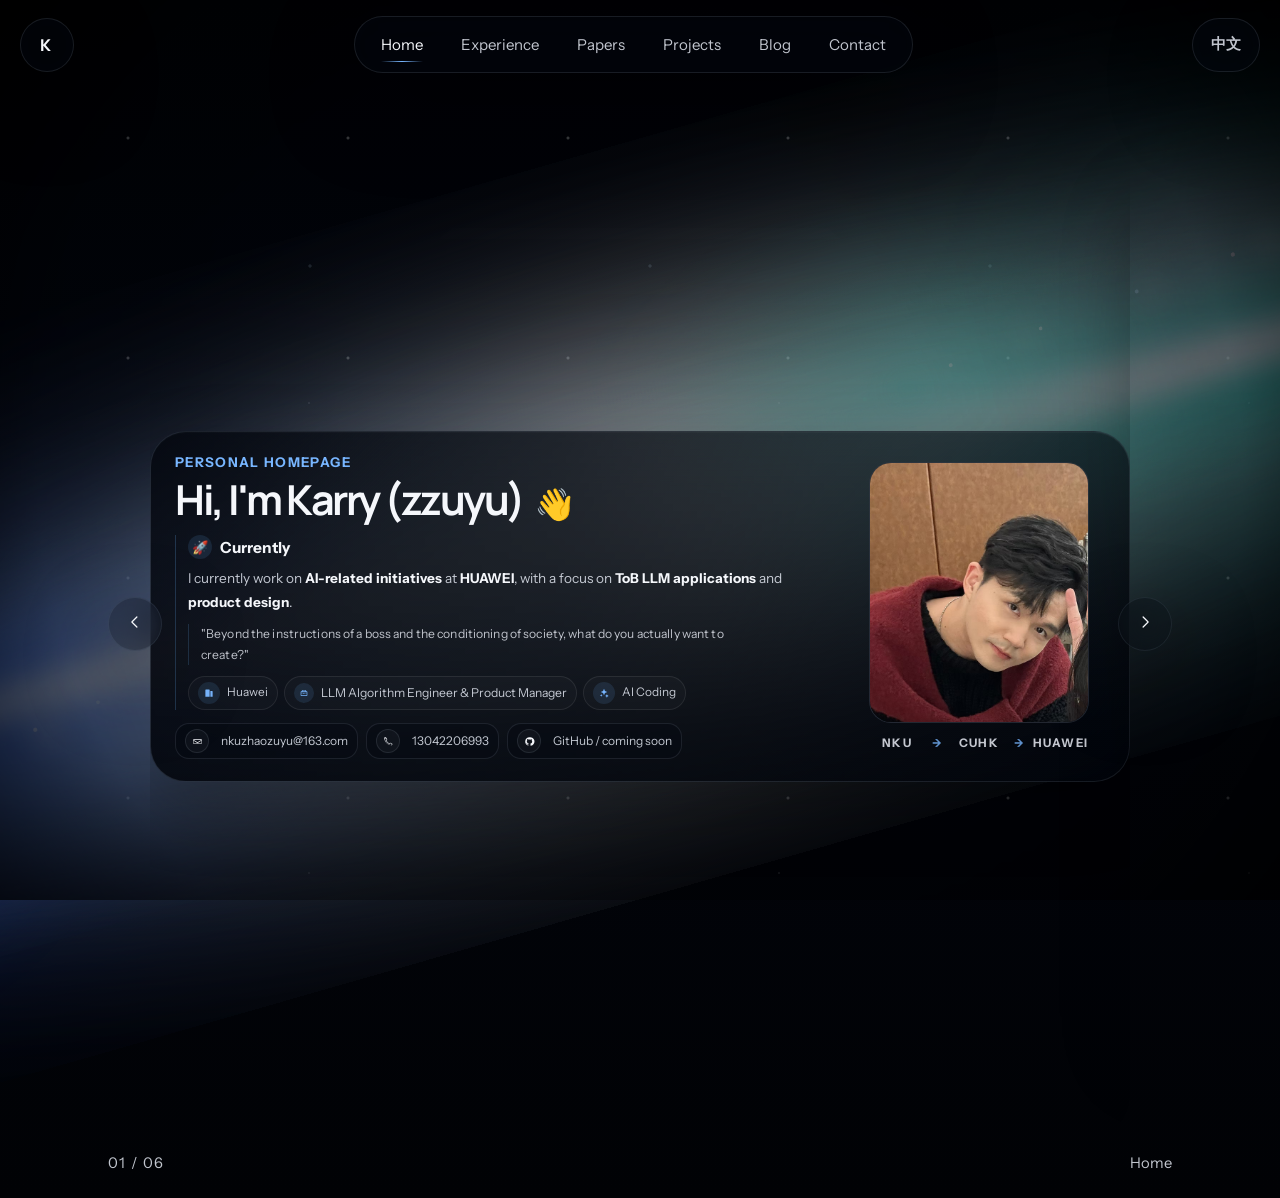
==== index.html @ 0d848db1 "Initial personal homepage" ====
<!DOCTYPE html>
<html lang="en">
  <head>
    <meta charset="UTF-8" />
    <meta name="viewport" content="width=device-width, initial-scale=1.0" />
    <title>Karry (zzuyu) | Personal Homepage</title>
    <meta
      name="description"
      content="Karry (zzuyu)'s personal homepage, focused on AI Coding, selected works, and contact."
    />
    <link rel="preconnect" href="https://fonts.googleapis.com" />
    <link rel="preconnect" href="https://fonts.gstatic.com" crossorigin />
    <link
      href="https://fonts.googleapis.com/css2?family=Instrument+Sans:wght@400;500;600;700&family=Manrope:wght@500;600;700;800&display=swap"
      rel="stylesheet"
    />
    <link rel="stylesheet" href="./styles.css?v=20260315-17" />
  </head>
  <body style="--galaxy-ribbon-url: url('./assets/backgrounds/galaxy-ribbon.svg?v=20260313-3')">
    <div class="background-layer" aria-hidden="true"></div>
    <div class="background-ribbon" aria-hidden="true"></div>

    <div class="site-shell">
      <header class="site-header">
        <button
          class="site-mark"
          type="button"
          data-slide-target="0"
          aria-label="Go to intro"
          data-i18n-aria-label="siteMarkAria"
        >
          K
        </button>

        <nav class="site-nav" aria-label="Primary">
          <button type="button" data-slide-target="0" data-i18n="navHome">Home</button>
          <button type="button" data-slide-target="1" data-i18n="navExperience">Experience</button>
          <button type="button" data-slide-target="2" data-i18n="navPapers">Papers</button>
          <button type="button" data-slide-target="3" data-i18n="navProjects">Projects</button>
          <button type="button" data-slide-target="4" data-i18n="navBlog">Blog</button>
          <button type="button" data-slide-target="5" data-i18n="navContact">Contact</button>
        </nav>

        <button class="site-pill" id="langToggle" type="button" aria-label="Switch to Chinese">
          中文
        </button>
      </header>

      <main class="slider-shell">
        <button
          class="slide-arrow slide-arrow-left"
          id="prevSlide"
          type="button"
          aria-label="Previous slide"
          data-i18n-aria-label="prevSlideAria"
        >
          <svg viewBox="0 0 24 24" focusable="false">
            <path
              d="M14.78 5.47a.75.75 0 0 1 0 1.06L9.31 12l5.47 5.47a.75.75 0 1 1-1.06 1.06l-6-6a.75.75 0 0 1 0-1.06l6-6a.75.75 0 0 1 1.06 0Z"
            />
          </svg>
        </button>

        <div class="slider-stage">
          <div class="slides-track" id="slidesTrack">
            <section
              class="slide is-active"
              data-slide-name="Home"
              data-slide-name-en="Home"
              data-slide-name-zh="首页"
            >
              <div class="slide-panel intro-panel">
                <div class="intro-copy">
                  <p class="slide-kicker" data-i18n="introKicker">Personal Homepage</p>
                  <h1>
                    <span data-i18n="heroTitle">Hi, I'm Karry (zzuyu)</span>
                    <span class="hero-wave" aria-hidden="true">👋</span>
                  </h1>

                  <div class="intro-block">
                    <p class="intro-label">
                      <span class="intro-inline-icon" aria-hidden="true">🚀</span>
                      <span data-i18n="introLabel">Currently</span>
                    </p>
                    <p class="intro-text" data-i18n="introText" data-i18n-mode="html">
                      I currently work on <strong>AI-related initiatives</strong> at
                      <strong>HUAWEI</strong>, with a focus on <strong>ToB LLM applications</strong>
                      and <strong>product design</strong>.
                    </p>
                    <p class="intro-quote" data-i18n="introQuote">
                      “撇开老板的指令，撇开社会的规训，你到底想创造什么？”
                    </p>
                    <div class="intro-tags">
                      <span class="intro-tag">
                        <span class="intro-tag-icon" aria-hidden="true">
                          <svg viewBox="0 0 24 24" focusable="false">
                            <path
                              d="M5.75 4.75h6.5c.55 0 1 .45 1 1v13.5h-8.5V5.75c0-.55.45-1 1-1Zm9 3h3.5c.55 0 1 .45 1 1v10.5h-4.5V7.75Zm-5.5 1.5h1.5v1.5h-1.5v-1.5Zm0 3h1.5v1.5h-1.5v-1.5Zm0 3h1.5v1.5h-1.5v-1.5Zm6-3h1.5v1.5h-1.5v-1.5Zm0 3h1.5v1.5h-1.5v-1.5Z"
                            />
                          </svg>
                        </span>
                        <span data-i18n="introTagCompany">Huawei</span>
                      </span>
                      <span class="intro-tag intro-tag-role">
                        <span class="intro-tag-icon" aria-hidden="true">
                          <svg viewBox="0 0 24 24" focusable="false">
                            <path
                              d="M9 4.75h6A2.25 2.25 0 0 1 17.25 7v1h1A1.75 1.75 0 0 1 20 9.75v7.5A1.75 1.75 0 0 1 18.25 19h-12.5A1.75 1.75 0 0 1 4 17.25v-7.5A1.75 1.75 0 0 1 5.75 8h1V7A2.25 2.25 0 0 1 9 4.75Zm0 1.5A.75.75 0 0 0 8.25 7v1h7.5V7A.75.75 0 0 0 15 6.25H9Zm-3.25 3.25a.25.25 0 0 0-.25.25v1.55h13v-1.55a.25.25 0 0 0-.25-.25h-12.5Zm12.75 3.3h-5.75v.45a.75.75 0 0 1-.75.75h-1a.75.75 0 0 1-.75-.75v-.45H5.5v4.45c0 .14.11.25.25.25h12.5a.25.25 0 0 0 .25-.25V12.8Z"
                            />
                          </svg>
                        </span>
                        <span data-i18n="introTagRole">LLM Algorithm Engineer &amp; Product Manager</span>
                      </span>
                      <span class="intro-tag">
                        <span class="intro-tag-icon" aria-hidden="true">
                          <svg viewBox="0 0 24 24" focusable="false">
                            <path
                              d="m12 3.5 1.89 4.61 4.61 1.89-4.61 1.89L12 16.5l-1.89-4.61L5.5 10l4.61-1.89L12 3.5Zm5.75 10.75 1.08 2.42 2.42 1.08-2.42 1.08-1.08 2.42-1.08-2.42-2.42-1.08 2.42-1.08 1.08-2.42ZM6.5 14l.86 1.89 1.89.86-1.89.86-.86 1.89-.86-1.89-1.89-.86 1.89-.86L6.5 14Z"
                            />
                          </svg>
                        </span>
                        <span data-i18n="introTagAICoding">AI Coding</span>
                      </span>
                    </div>
                  </div>

                  <div class="intro-links">
                    <a class="mini-contact" href="mailto:nkuzhaozuyu@163.com">
                      <span class="mini-icon" aria-hidden="true">
                        <svg viewBox="0 0 24 24" focusable="false">
                          <path
                            d="M4 6.75h16a1.25 1.25 0 0 1 1.25 1.25v8A1.25 1.25 0 0 1 20 17.25H4A1.25 1.25 0 0 1 2.75 16V8A1.25 1.25 0 0 1 4 6.75Zm0 1.5a.25.25 0 0 0-.25.25v.2l8.25 5.2 8.25-5.2v-.2a.25.25 0 0 0-.25-.25H4Zm16.25 2.22-7.85 4.95a.75.75 0 0 1-.8 0l-7.85-4.95V16c0 .14.11.25.25.25h16a.25.25 0 0 0 .25-.25v-5.53Z"
                          />
                        </svg>
                      </span>
                      <span>nkuzhaozuyu@163.com</span>
                    </a>

                    <a class="mini-contact" href="tel:13042206993">
                      <span class="mini-icon" aria-hidden="true">
                        <svg viewBox="0 0 24 24" focusable="false">
                          <path
                            d="M6.94 3.75c.4 0 .76.24.92.61l1.25 2.93a1 1 0 0 1-.14 1l-1.35 1.72a14.42 14.42 0 0 0 6.37 6.37l1.72-1.35a1 1 0 0 1 1-.14l2.93 1.25a1 1 0 0 1 .61.92v2.2c0 .56-.46 1.02-1.02 1-9.01-.28-16.23-7.5-16.5-16.5a1 1 0 0 1 1-1.01h2.21Zm-.05 1.5H4.24c.34 7.89 6.62 14.17 14.51 14.51v-2.65l-2.47-1.05-1.84 1.45a1 1 0 0 1-1.06.11 15.93 15.93 0 0 1-7-7 1 1 0 0 1 .11-1.06l1.45-1.84-1.05-2.47Z"
                          />
                        </svg>
                      </span>
                      <span>13042206993</span>
                    </a>

                    <span class="mini-contact">
                      <span class="mini-icon" aria-hidden="true">
                        <svg viewBox="0 0 24 24" focusable="false">
                          <path
                            d="M12 2.75a9.25 9.25 0 0 0-2.92 18.03c.46.09.63-.2.63-.46v-1.62c-2.56.56-3.1-1.08-3.1-1.08-.42-1.06-1.02-1.34-1.02-1.34-.84-.57.06-.56.06-.56.92.07 1.4.94 1.4.94.82 1.39 2.15.99 2.68.76.08-.59.32-.99.58-1.22-2.04-.23-4.18-1.02-4.18-4.55 0-1 .36-1.82.94-2.46-.1-.23-.41-1.18.09-2.45 0 0 .77-.25 2.52.94A8.7 8.7 0 0 1 12 7.86c.77 0 1.55.1 2.28.3 1.75-1.19 2.52-.94 2.52-.94.5 1.27.19 2.22.1 2.45.58.64.94 1.46.94 2.46 0 3.54-2.14 4.31-4.19 4.54.33.29.62.84.62 1.7v2.52c0 .26.17.56.64.46A9.25 9.25 0 0 0 12 2.75Z"
                          />
                        </svg>
                      </span>
                      <span data-i18n="introGithub">GitHub / coming soon</span>
                    </span>
                  </div>
                </div>

                <aside class="intro-side">
                  <div class="portrait-card">
                    <img
                      src="./assets/profile-photo.jpg"
                      alt="Zhaozuyu portrait"
                      data-i18n-alt="portraitAlt"
                    />
                  </div>
                  <div class="journey-card" aria-label="Education and work path" data-i18n-aria-label="journeyAria">
                    <div class="journey-line">
                      <span>NKU</span>
                      <span class="journey-arrow" aria-hidden="true">→</span>
                      <span>CUHK</span>
                      <span class="journey-arrow" aria-hidden="true">→</span>
                      <span>HUAWEI</span>
                    </div>
                  </div>
                </aside>
              </div>
            </section>

            <section
              class="slide"
              data-slide-name="Experience"
              data-slide-name-en="Experience"
              data-slide-name-zh="经历"
            >
              <div class="slide-panel">
                <div class="slide-header">
                  <p class="slide-kicker" data-i18n="experienceKicker">Experience</p>
                  <h2 data-i18n="experienceTitle">Huawei experience</h2>
                </div>

                <div class="experience-stack">
                  <article class="experience-card">
                    <div class="experience-top">
                      <div class="experience-brand">
                        <span class="experience-logo" aria-hidden="true">
                          <img class="experience-logo-image" src="./华为图标.png" alt="" />
                        </span>
                        <div class="experience-brand-copy">
                          <h3 data-i18n="experienceCurrentOrg">Huawei ICT BG</h3>
                          <p data-i18n="experienceCurrentTeam">AI Algorithm Department</p>
                        </div>
                      </div>

                      <div class="experience-meta">
                        <span class="experience-pill" data-i18n="experienceCurrentTime">2023.03 - Present</span>
                        <span class="experience-pill" data-i18n="experienceEmploymentType">Full-time</span>
                      </div>
                    </div>

                    <p class="experience-role" data-i18n="experienceCurrentRole">
                      AI Algorithm Engineer &amp; Maintenance AI Representative
                    </p>

                    <ul class="experience-points">
                      <li data-i18n="experienceCurrentBullet1" data-i18n-mode="html">
                        Mentored <strong>2 internal full-time employees</strong> and <strong>10+ external members</strong>,
                        and led the full <strong>0→1 delivery</strong> of LLM-enabled maintenance AI capabilities,
                        including <strong>knowledge Q&amp;A</strong> and <strong>domain agents</strong>.
                      </li>

                      <li data-i18n="experienceCurrentBullet2" data-i18n-mode="html">
                        Stayed close to the business and identified technical problems from <strong>user value</strong>
                        and <strong>business impact</strong>, receiving <strong>4 competitiveness awards</strong>, the
                        internal <strong>Jiaxian Spark Pioneer</strong> recognition, and inclusion in the
                        <strong>annual article selection</strong>.
                      </li>

                      <li data-i18n="experienceCurrentBullet3" data-i18n-mode="html">
                        Built hands-on experience in <strong>LLM applications</strong>, <strong>agent frameworks</strong>,
                        and <strong>scaffolding design</strong>, with end-to-end delivery experience in how applications
                        collaborate with models in real workflows.
                      </li>
                    </ul>

                    <div class="experience-awards">
                      <span class="experience-awards-label" data-i18n="experienceAwardsLabel">Recognition</span>
                      <div class="experience-awards-list">
                        <span class="experience-award" data-i18n="experienceCurrentAward1">Outstanding Individual of the Year</span>
                        <span class="experience-award" data-i18n="experienceCurrentAward2">Innovation &amp; Technology Breakthrough Award (Company)</span>
                        <span class="experience-award" data-i18n="experienceCurrentAward3">R&amp;D Competitiveness Construction &amp; Capability Enhancement Award (ICT BG)</span>
                      </div>
                    </div>
                  </article>

                  <article class="experience-card">
                    <div class="experience-top">
                      <div class="experience-brand">
                        <span class="experience-logo" aria-hidden="true">
                          <img class="experience-logo-image" src="./华为图标.png" alt="" />
                        </span>
                        <div class="experience-brand-copy">
                          <h3 data-i18n="experiencePastOrg">Huawei ICT BG</h3>
                          <p data-i18n="experiencePastTeam">Algorithm &amp; Technology Development Dept.</p>
                        </div>
                      </div>

                      <div class="experience-meta">
                        <span class="experience-pill" data-i18n="experiencePastTime">2021.03 - 2023.03</span>
                        <span class="experience-pill" data-i18n="experienceEmploymentType">Full-time</span>
                      </div>
                    </div>

                    <p class="experience-role" data-i18n="experiencePastRole">
                      AI Algorithm Engineer (Natural Language Processing)
                    </p>

                    <ul class="experience-points">
                      <li data-i18n="experiencePastBullet1" data-i18n-mode="html">
                        Co-built a <strong>causal discovery algorithm</strong> based on self-supervised and contrastive
                        learning, together with a <strong>document-level case extraction capability</strong> based on
                        global pointers, reaching <strong>95%</strong> and <strong>81%</strong> accuracy, with
                        <strong>four papers accepted</strong>.
                      </li>

                      <li data-i18n="experiencePastBullet2" data-i18n-mode="html">
                        Built a <strong>causal graph</strong> from case data and landed the capability on Huawei's
                        internal operations platform, achieving <strong>81%</strong> diagnosis accuracy and reducing
                        annual cost by <strong>RMB 20 million</strong>.
                      </li>
                    </ul>

                    <div class="experience-awards">
                      <span class="experience-awards-label" data-i18n="experienceAwardsLabel">Recognition</span>
                      <div class="experience-awards-list">
                        <span class="experience-award" data-i18n="experiencePastAward1">Gold Team Award</span>
                        <span class="experience-award" data-i18n="experiencePastAward2">Outstanding New Employee</span>
                        <span class="experience-award" data-i18n="experiencePastAward3">Technology Innovation &amp; Breakthrough Award</span>
                      </div>
                    </div>
                  </article>
                </div>
              </div>
            </section>

            <section
              class="slide"
              data-slide-name="Papers"
              data-slide-name-en="Papers"
              data-slide-name-zh="论文"
            >
              <div class="slide-panel papers-panel">
                <div class="slide-header">
                  <p class="slide-kicker" data-i18n="papersKicker">Papers</p>
                  <h2 data-i18n="papersTitle">Selected papers</h2>
                </div>

                <div class="papers-list">
                  <article class="paper-item">
                    <div class="paper-main">
                      <h3 class="paper-title">
                        Unleashing the Power of Language Models in Text-Attributed Graph
                      </h3>
                      <p class="paper-authors">
                        Haoyu Kuang, Jiarong Xu, Haozhe Zhang, Zuyu Zhao, Qi Zhang, Xuanjing Huang,
                        Zhongyu Wei
                      </p>
                      <p class="paper-meta">
                        <span data-i18n="paper1Venue">Findings of EMNLP · 2023</span>
                      </p>
                    </div>

                    <div class="paper-links">
                      <a
                        class="paper-link"
                        href="https://aclanthology.org/2023.findings-emnlp.565/"
                        target="_blank"
                        rel="noreferrer noopener"
                        data-i18n="paperLinkLabel"
                      >
                        View on ACL
                      </a>
                    </div>
                  </article>

                  <article class="paper-item">
                    <div class="paper-main">
                      <h3 class="paper-title">
                        One-Model-Connects-All: A Unified Graph Pre-Training Model for Online
                        Community Modeling
                      </h3>
                      <p class="paper-authors">
                        Ruoxue Ma, Jiarong Xu, Xinnong Zhang, Haozhe Zhang, Zuyu Zhao, Qi Zhang,
                        Xuanjing Huang, Zhongyu Wei
                      </p>
                      <p class="paper-meta">
                        <span data-i18n="paper2Venue">Findings of EMNLP · 2023</span>
                      </p>
                    </div>

                    <div class="paper-links">
                      <a
                        class="paper-link"
                        href="https://aclanthology.org/2023.findings-emnlp.1003/"
                        target="_blank"
                        rel="noreferrer noopener"
                        data-i18n="paperLinkLabel"
                      >
                        View on ACL
                      </a>
                    </div>
                  </article>

                  <article class="paper-item">
                    <div class="paper-main">
                      <h3 class="paper-title">
                        Document-Level Relation Extraction via Pair-Aware and Entity-Enhanced
                        Representation Learning
                      </h3>
                      <p class="paper-authors">
                        Xiusheng Huang, Hang Yang, Yubo Chen, Jun Zhao, Kang Liu, Weijian Sun,
                        Zuyu Zhao
                      </p>
                      <p class="paper-meta">
                        <span data-i18n="paper3Venue">COLING · 2022</span>
                      </p>
                    </div>

                    <div class="paper-links">
                      <a
                        class="paper-link"
                        href="https://aclanthology.org/2022.coling-1.213/"
                        target="_blank"
                        rel="noreferrer noopener"
                        data-i18n="paperLinkLabel"
                      >
                        View on ACL
                      </a>
                    </div>
                  </article>
                </div>
              </div>
            </section>

            <section
              class="slide"
              data-slide-name="Projects"
              data-slide-name-en="Projects"
              data-slide-name-zh="项目"
            >
              <div class="slide-panel">
                <div class="slide-header">
                  <p class="slide-kicker" data-i18n="projectsKicker">Projects</p>
                  <h2 data-i18n="projectsTitle">Selected projects</h2>
                </div>

                <div class="project-stack">
                  <details class="project-showcase" open>
                    <summary class="project-summary">
                      <div class="project-summary-main">
                        <span class="project-label" data-i18n="project1Label">2023 - Present</span>
                        <h3 data-i18n="project1Title">LLM-enabled Maintenance AI Applications</h3>
                      </div>
                      <span class="project-expand" data-i18n="projectExpand">View details</span>
                    </summary>

                    <div class="project-body">
                      <p class="project-overview" data-i18n="project1Desc" data-i18n-mode="html">
                        Led the <strong>0→1 delivery</strong> of maintenance AI applications for
                        <strong>ToB scenarios</strong>, including <strong>knowledge Q&amp;A</strong>
                        and <strong>domain-agent workflows</strong>, while aligning model capability
                        with real business needs.
                      </p>

                      <div class="project-actions">
                        <span class="project-action is-placeholder" data-i18n="projectVideoPlaceholder">
                          Video demo / coming soon
                        </span>
                        <span class="project-action is-placeholder" data-i18n="projectRepoPlaceholder">
                          GitHub / private for now
                        </span>
                      </div>

                      <div class="project-detail-list">
                        <article class="project-detail-item">
                          <span>01</span>
                          <div>
                            <h4 data-i18n="project1Detail1Title">Context</h4>
                            <p data-i18n="project1Detail1Desc" data-i18n-mode="html">
                              Maintenance scenarios involve dense domain knowledge and long workflows,
                              making search and collaboration costly.
                            </p>
                          </div>
                        </article>
                        <article class="project-detail-item">
                          <span>02</span>
                          <div>
                            <h4 data-i18n="project1Detail2Title">What I built</h4>
                            <p data-i18n="project1Detail2Desc" data-i18n-mode="html">
                              Designed and delivered <strong>knowledge Q&amp;A</strong>,
                              <strong>domain-agent workflows</strong>, and supporting product flows.
                            </p>
                          </div>
                        </article>
                        <article class="project-detail-item">
                          <span>03</span>
                          <div>
                            <h4 data-i18n="project1Detail3Title">How it worked</h4>
                            <p data-i18n="project1Detail3Desc" data-i18n-mode="html">
                              Focused on <strong>LLM application architecture</strong>,
                              <strong>workflow orchestration</strong>, and the way products collaborate
                              with models in real business systems.
                            </p>
                          </div>
                        </article>
                        <article class="project-detail-item">
                          <span>04</span>
                          <div>
                            <h4 data-i18n="project1Detail4Title">Outcome</h4>
                            <p data-i18n="project1Detail4Desc" data-i18n-mode="html">
                              Completed the <strong>0→1 landing process</strong> while mentoring
                              internal and external collaborators around the buildout.
                            </p>
                          </div>
                        </article>
                        <article class="project-detail-item">
                          <span>05</span>
                          <div>
                            <h4 data-i18n="project1Detail5Title">Demo</h4>
                            <p data-i18n="project1Detail5Desc" data-i18n-mode="html">
                              Reserved for a short walkthrough video showing the workflow,
                              interface, and reasoning path.
                            </p>
                          </div>
                        </article>
                      </div>
                    </div>
                  </details>

                  <details class="project-showcase">
                    <summary class="project-summary">
                      <div class="project-summary-main">
                        <span class="project-label" data-i18n="project2Label">2021 - 2023</span>
                        <h3 data-i18n="project2Title">Causal Graph for Operations Diagnosis</h3>
                      </div>
                      <span class="project-expand" data-i18n="projectExpand">View details</span>
                    </summary>

                    <div class="project-body">
                      <p class="project-overview" data-i18n="project2Desc" data-i18n-mode="html">
                        Built a <strong>causal graph</strong> from case data and deployed it on
                        Huawei's internal operations platform, improving diagnosis precision and
                        turning research into measurable operational value.
                      </p>

                      <div class="project-actions">
                        <span class="project-action is-placeholder" data-i18n="projectVideoPlaceholder">
                          Video demo / coming soon
                        </span>
                        <span class="project-action is-placeholder" data-i18n="projectRepoPlaceholder">
                          GitHub / private for now
                        </span>
                      </div>

                      <div class="project-detail-list">
                        <article class="project-detail-item">
                          <span>01</span>
                          <div>
                            <h4 data-i18n="project2Detail1Title">Context</h4>
                            <p data-i18n="project2Detail1Desc" data-i18n-mode="html">
                              Case knowledge was difficult to reuse, and diagnosis often depended on
                              expert experience.
                            </p>
                          </div>
                        </article>
                        <article class="project-detail-item">
                          <span>02</span>
                          <div>
                            <h4 data-i18n="project2Detail2Title">What I built</h4>
                            <p data-i18n="project2Detail2Desc" data-i18n-mode="html">
                              Structured case data into a <strong>causal graph</strong> and pushed
                              the capability into an internal operations workflow.
                            </p>
                          </div>
                        </article>
                        <article class="project-detail-item">
                          <span>03</span>
                          <div>
                            <h4 data-i18n="project2Detail3Title">Method</h4>
                            <p data-i18n="project2Detail3Desc" data-i18n-mode="html">
                              Connected case mining, relation construction, and graph-based reasoning
                              into a usable diagnosis path.
                            </p>
                          </div>
                        </article>
                        <article class="project-detail-item">
                          <span>04</span>
                          <div>
                            <h4 data-i18n="project2Detail4Title">Outcome</h4>
                            <p data-i18n="project2Detail4Desc" data-i18n-mode="html">
                              Reached <strong>81% diagnosis accuracy</strong> and reduced annual cost
                              by <strong>RMB 20 million</strong>.
                            </p>
                          </div>
                        </article>
                        <article class="project-detail-item">
                          <span>05</span>
                          <div>
                            <h4 data-i18n="project2Detail5Title">Demo</h4>
                            <p data-i18n="project2Detail5Desc" data-i18n-mode="html">
                              Reserved for a demo showing the graph structure, diagnosis path, and
                              internal workflow.
                            </p>
                          </div>
                        </article>
                      </div>
                    </div>
                  </details>

                  <details class="project-showcase">
                    <summary class="project-summary">
                      <div class="project-summary-main">
                        <span class="project-label" data-i18n="project3Label">2021 - 2023</span>
                        <h3 data-i18n="project3Title">Document-level Extraction & Causal Discovery</h3>
                      </div>
                      <span class="project-expand" data-i18n="projectExpand">View details</span>
                    </summary>

                    <div class="project-body">
                      <p class="project-overview" data-i18n="project3Desc" data-i18n-mode="html">
                        Co-built document-level extraction and causal discovery capabilities with
                        academic collaborators, connecting applied NLP research with production-oriented
                        problem solving.
                      </p>

                      <div class="project-actions">
                        <span class="project-action is-placeholder" data-i18n="projectVideoPlaceholder">
                          Video demo / coming soon
                        </span>
                        <a
                          class="project-action"
                          href="https://aclanthology.org/people/zuyu-zhao/"
                          target="_blank"
                          rel="noreferrer noopener"
                          data-i18n="projectPaperLink"
                        >
                          Papers / ACL
                        </a>
                      </div>

                      <div class="project-detail-list">
                        <article class="project-detail-item">
                          <span>01</span>
                          <div>
                            <h4 data-i18n="project3Detail1Title">Context</h4>
                            <p data-i18n="project3Detail1Desc" data-i18n-mode="html">
                              Long-form case documents needed to be converted into structured signals
                              for downstream reasoning and diagnosis.
                            </p>
                          </div>
                        </article>
                        <article class="project-detail-item">
                          <span>02</span>
                          <div>
                            <h4 data-i18n="project3Detail2Title">What I built</h4>
                            <p data-i18n="project3Detail2Desc" data-i18n-mode="html">
                              Worked on <strong>document-level case extraction</strong> and
                              <strong>causal discovery</strong> together with university partners.
                            </p>
                          </div>
                        </article>
                        <article class="project-detail-item">
                          <span>03</span>
                          <div>
                            <h4 data-i18n="project3Detail3Title">Method</h4>
                            <p data-i18n="project3Detail3Desc" data-i18n-mode="html">
                              Combined <strong>global pointer</strong>,
                              <strong>self-supervised learning</strong>, and
                              <strong>contrastive learning</strong> for applied NLP tasks.
                            </p>
                          </div>
                        </article>
                        <article class="project-detail-item">
                          <span>04</span>
                          <div>
                            <h4 data-i18n="project3Detail4Title">Outcome</h4>
                            <p data-i18n="project3Detail4Desc" data-i18n-mode="html">
                              Reached <strong>95%</strong> and <strong>81%</strong> accuracy on key
                              tasks and contributed to <strong>four accepted papers</strong>.
                            </p>
                          </div>
                        </article>
                        <article class="project-detail-item">
                          <span>05</span>
                          <div>
                            <h4 data-i18n="project3Detail5Title">Demo</h4>
                            <p data-i18n="project3Detail5Desc" data-i18n-mode="html">
                              Reserved for a short explanation video linking the research pipeline to
                              the actual business problem.
                            </p>
                          </div>
                        </article>
                      </div>
                    </div>
                  </details>
                </div>
              </div>
            </section>

            <section
              class="slide"
              data-slide-name="Blog"
              data-slide-name-en="Blog"
              data-slide-name-zh="博客"
            >
              <div class="slide-panel blog-panel">
                <div class="slide-header">
                  <p class="slide-kicker" data-i18n="blogKicker">Blog</p>
                  <h2 data-i18n="blogTitle">Latest writing</h2>
                </div>

                <div class="blog-scroll">
                  <div class="blog-index" id="blogIndex">
                    <a class="blog-card" href="./blog/imagination-is-all-you-need.html">
                      <p class="blog-card-date">2026-03-13</p>
                      <h3 class="blog-card-title" data-i18n="blogArticle2Title">
                        Imagination Is All You Need：AI 时代，想象力成为新的稀缺品
                      </h3>
                      <p class="blog-card-summary" data-i18n="blogCard2Summary">
                        当执行被 AI 不断压缩之后，真正重新变得稀缺的，也许是想象力，以及一个人想把什么带进这个世界。
                      </p>
                      <span class="blog-card-link" data-i18n="blogOpen">阅读全文</span>
                    </a>
                    <a class="blog-card" href="./blog/ai-agent-gap.html">
                      <p class="blog-card-date">2025-08-18</p>
                      <h3 class="blog-card-title" data-i18n="blogArticleTitle">
                        AI Agent 大热背后的冷思考：技术理想与业务落地的鸿沟如何跨越？
                      </h3>
                      <p class="blog-card-summary" data-i18n="blogCardSummary">
                        从 ToB 视角讨论 AI Agent 的冷热反差、套壳式繁荣，以及业务落地中“短期做薄、长期做厚”的实践路径。
                      </p>
                      <span class="blog-card-link" data-i18n="blogOpen">阅读全文</span>
                    </a>
                  </div>
                </div>
              </div>
            </section>

            <section
              class="slide"
              data-slide-name="Contact"
              data-slide-name-en="Contact"
              data-slide-name-zh="联系"
            >
              <div class="slide-panel">
                <div class="slide-header">
                  <p class="slide-kicker" data-i18n="contactKicker">Contact</p>
                  <h2 data-i18n="contactTitle">Contact</h2>
                </div>

                <div class="contact-grid">
                  <a class="contact-card" href="mailto:nkuzhaozuyu@163.com">
                    <span class="contact-icon" aria-hidden="true">
                      <svg viewBox="0 0 24 24" focusable="false">
                        <path
                          d="M4 6.75h16a1.25 1.25 0 0 1 1.25 1.25v8A1.25 1.25 0 0 1 20 17.25H4A1.25 1.25 0 0 1 2.75 16V8A1.25 1.25 0 0 1 4 6.75Zm0 1.5a.25.25 0 0 0-.25.25v.2l8.25 5.2 8.25-5.2v-.2a.25.25 0 0 0-.25-.25H4Zm16.25 2.22-7.85 4.95a.75.75 0 0 1-.8 0l-7.85-4.95V16c0 .14.11.25.25.25h16a.25.25 0 0 0 .25-.25v-5.53Z"
                        />
                      </svg>
                    </span>
                    <span class="contact-text">nkuzhaozuyu@163.com</span>
                  </a>

                  <a class="contact-card" href="tel:13042206993">
                    <span class="contact-icon" aria-hidden="true">
                      <svg viewBox="0 0 24 24" focusable="false">
                        <path
                          d="M6.94 3.75c.4 0 .76.24.92.61l1.25 2.93a1 1 0 0 1-.14 1l-1.35 1.72a14.42 14.42 0 0 0 6.37 6.37l1.72-1.35a1 1 0 0 1 1-.14l2.93 1.25a1 1 0 0 1 .61.92v2.2c0 .56-.46 1.02-1.02 1-9.01-.28-16.23-7.5-16.5-16.5a1 1 0 0 1 1-1.01h2.21Zm-.05 1.5H4.24c.34 7.89 6.62 14.17 14.51 14.51v-2.65l-2.47-1.05-1.84 1.45a1 1 0 0 1-1.06.11 15.93 15.93 0 0 1-7-7 1 1 0 0 1 .11-1.06l1.45-1.84-1.05-2.47Z"
                        />
                      </svg>
                    </span>
                    <span class="contact-text">13042206993</span>
                  </a>

                  <span class="contact-card">
                    <span class="contact-icon" aria-hidden="true">
                      <svg viewBox="0 0 24 24" focusable="false">
                        <path
                          d="M12 2.75a9.25 9.25 0 0 0-2.92 18.03c.46.09.63-.2.63-.46v-1.62c-2.56.56-3.1-1.08-3.1-1.08-.42-1.06-1.02-1.34-1.02-1.34-.84-.57.06-.56.06-.56.92.07 1.4.94 1.4.94.82 1.39 2.15.99 2.68.76.08-.59.32-.99.58-1.22-2.04-.23-4.18-1.02-4.18-4.55 0-1 .36-1.82.94-2.46-.1-.23-.41-1.18.09-2.45 0 0 .77-.25 2.52.94A8.7 8.7 0 0 1 12 7.86c.77 0 1.55.1 2.28.3 1.75-1.19 2.52-.94 2.52-.94.5 1.27.19 2.22.1 2.45.58.64.94 1.46.94 2.46 0 3.54-2.14 4.31-4.19 4.54.33.29.62.84.62 1.7v2.52c0 .26.17.56.64.46A9.25 9.25 0 0 0 12 2.75Z"
                        />
                      </svg>
                    </span>
                    <span class="contact-text" data-i18n="contactGithub">GitHub / coming soon</span>
                  </span>

                  <span class="contact-card">
                    <span class="contact-icon" aria-hidden="true">
                      <svg viewBox="0 0 24 24" focusable="false">
                        <path
                          d="M6.25 5.75h7.5a3.5 3.5 0 0 1 3.5 3.5v5.5a3.5 3.5 0 0 1-3.5 3.5h-7.5a3.5 3.5 0 0 1-3.5-3.5v-5.5a3.5 3.5 0 0 1 3.5-3.5Zm0 1.5a2 2 0 0 0-2 2v5.5a2 2 0 0 0 2 2h7.5a2 2 0 0 0 2-2V9.25a2 2 0 0 0-2-2h-7.5Zm12.44 1.28 2.03-1.17a.75.75 0 0 1 1.12.65v8a.75.75 0 0 1-1.12.65l-2.03-1.17V8.53Zm-8.19 1.72a2.75 2.75 0 1 1 0 5.5 2.75 2.75 0 0 1 0-5.5Zm0 1.5a1.25 1.25 0 1 0 0 2.5 1.25 1.25 0 0 0 0-2.5Z"
                        />
                      </svg>
                    </span>
                    <span class="contact-text" data-i18n="contactVideo">Video / coming soon</span>
                  </span>
                </div>
              </div>
            </section>
          </div>
        </div>

        <button
          class="slide-arrow slide-arrow-right"
          id="nextSlide"
          type="button"
          aria-label="Next slide"
          data-i18n-aria-label="nextSlideAria"
        >
          <svg viewBox="0 0 24 24" focusable="false">
            <path
              d="M9.22 5.47a.75.75 0 0 1 1.06 0l6 6a.75.75 0 0 1 0 1.06l-6 6a.75.75 0 1 1-1.06-1.06L14.69 12 9.22 6.53a.75.75 0 0 1 0-1.06Z"
            />
          </svg>
        </button>

        <div class="slider-meta">
          <span class="slide-counter" id="slideCounter">01 / 06</span>
          <span class="slide-name" id="slideName">Home</span>
        </div>
      </main>
    </div>

    <script src="./script.js?v=20260313-6"></script>
  </body>
</html>
---- styles.css ----
:root {
  --bg: #03060f;
  --bg-deep: #010207;
  --panel: rgba(4, 9, 18, 0.7);
  --panel-soft: rgba(5, 10, 18, 0.8);
  --line: rgba(214, 228, 255, 0.1);
  --line-strong: rgba(214, 228, 255, 0.18);
  --text: #f5f7fb;
  --muted: rgba(230, 235, 244, 0.84);
  --accent: #78b6ff;
  --shadow: 0 30px 88px rgba(0, 0, 0, 0.42);
  --radius-lg: 34px;
  --radius-md: 22px;
  --max-width: 1240px;
}

* {
  box-sizing: border-box;
}

html {
  scroll-behavior: smooth;
}

body {
  margin: 0;
  min-height: 100vh;
  color: var(--text);
  font-family: "Instrument Sans", "PingFang SC", sans-serif;
  background: linear-gradient(180deg, #010205 0%, #02050d 42%, #010205 100%);
  animation: none;
}

body::before,
body::after {
  position: fixed;
  inset: 0;
  z-index: -2;
  content: "";
  pointer-events: none;
}

body::before {
  background:
    radial-gradient(circle at 52% 52%, rgba(53, 88, 178, 0.05), transparent 20%),
    radial-gradient(circle at 50% 50%, rgba(255, 255, 255, 0.012), transparent 9%);
  filter: blur(132px);
  opacity: 0.12;
  animation: none;
}

body::after {
  z-index: -1;
  inset: 0;
  background:
    radial-gradient(circle at 50% 52%, transparent 38%, rgba(0, 0, 0, 0.18) 76%, rgba(0, 0, 0, 0.7) 100%),
    linear-gradient(180deg, rgba(0, 0, 0, 0.08), transparent 26%, rgba(0, 0, 0, 0.24) 100%);
  opacity: 1;
}

a,
button {
  color: inherit;
  font: inherit;
}

a {
  text-decoration: none;
}

button {
  padding: 0;
  background: none;
  border: 0;
  cursor: pointer;
}

img {
  display: block;
  max-width: 100%;
}

h1,
h2,
h3,
p {
  margin: 0;
}

.background-layer {
  position: fixed;
  inset: 0;
  z-index: -4;
  background: none;
  filter: none;
  pointer-events: none;
  animation: none;
}

.background-layer::before,
.background-layer::after {
  position: absolute;
  inset: 0;
  content: "";
  pointer-events: none;
}

.background-layer::before {
  background-image:
    radial-gradient(circle, rgba(255, 255, 255, 0.9) 0 1.2px, transparent 1.82px),
    radial-gradient(circle, rgba(186, 226, 255, 0.52) 0 1.3px, transparent 2px),
    radial-gradient(circle, rgba(255, 255, 255, 0.34) 0 0.88px, transparent 1.48px),
    radial-gradient(circle, rgba(140, 176, 255, 0.16) 0 2px, transparent 3.8px);
  background-size: 220px 220px, 340px 340px, 470px 470px, 720px 720px;
  background-position: 18px 28px, 140px 96px, 74px 168px, 224px 188px;
  opacity: 0.26;
  animation: starTwinkle 11s ease-in-out infinite alternate;
}

.background-layer::after {
  display: none;
}

.background-ribbon {
  position: fixed;
  inset: 0;
  z-index: -3;
  pointer-events: none;
}

.background-ribbon::before,
.background-ribbon::after {
  position: absolute;
  left: 54%;
  top: 56%;
  content: "";
  pointer-events: none;
}

.background-ribbon::before {
  width: min(208vw, 3600px);
  height: min(56vw, 860px);
  background: var(--galaxy-ribbon-url) center / 100% auto no-repeat;
  opacity: 0.72;
  filter: saturate(1.24) brightness(0.74) contrast(1.08);
  transform: translate(-50%, -50%) rotate(-16deg) scale(1.02);
  transform-origin: center;
  mix-blend-mode: normal;
  animation: milkyWayDrift 62s ease-in-out infinite alternate;
}

.background-ribbon::after {
  width: min(178vw, 2920px);
  height: min(12vw, 184px);
  border-radius: 999px;
  background:
    linear-gradient(
      90deg,
      rgba(43, 74, 222, 0.05) 0%,
      rgba(88, 127, 255, 0.1) 16%,
      rgba(175, 214, 255, 0.18) 34%,
      rgba(255, 255, 255, 0.28) 50%,
      rgba(182, 242, 235, 0.18) 68%,
      rgba(45, 199, 177, 0.1) 82%,
      rgba(147, 54, 87, 0.07) 100%
    );
  opacity: 0.3;
  filter: blur(44px);
  transform: translate(-50%, -50%) rotate(-16deg);
  animation: milkyWayGlow 62s ease-in-out infinite alternate;
}

.site-shell {
  width: min(calc(100% - 28px), var(--max-width));
  margin: 0 auto;
  padding: 16px 0 22px;
}

.site-header {
  display: flex;
  align-items: center;
  justify-content: space-between;
  gap: 20px;
}

.site-mark,
.site-pill,
.site-nav {
  border: 1px solid rgba(206, 223, 255, 0.11);
  background: rgba(3, 8, 18, 0.42);
  backdrop-filter: blur(22px);
  box-shadow: var(--shadow);
}

.site-mark,
.site-pill {
  display: inline-flex;
  align-items: center;
  justify-content: center;
  min-width: 54px;
  min-height: 54px;
  border-radius: 999px;
  transition: transform 220ms ease, border-color 220ms ease, color 220ms ease;
}

.site-mark {
  width: 54px;
  font-family: "Manrope", sans-serif;
  font-size: 1.02rem;
  font-weight: 800;
  letter-spacing: 0.08em;
}

.site-pill {
  padding: 0 18px;
  color: var(--muted);
  font-size: 0.92rem;
  font-weight: 600;
}

.site-nav {
  display: flex;
  gap: 14px;
  padding: 10px 14px;
  border-radius: 999px;
}

.site-nav button {
  position: relative;
  padding: 8px 12px;
  color: var(--muted);
  font-size: 0.94rem;
  transition: color 180ms ease;
}

.site-nav button::after {
  position: absolute;
  left: 12px;
  right: 12px;
  bottom: 0;
  height: 1px;
  background: linear-gradient(90deg, transparent, var(--accent), transparent);
  opacity: 0;
  transform: translateY(4px);
  transition: opacity 180ms ease, transform 180ms ease;
  content: "";
}

.site-nav button.is-active,
.site-nav button:hover,
.site-mark:hover,
.site-pill:hover {
  color: var(--text);
}

.site-nav button.is-active::after,
.site-nav button:hover::after {
  opacity: 1;
  transform: translateY(0);
}

.site-mark:hover,
.site-pill:hover {
  transform: translateY(-2px);
  border-color: var(--line-strong);
}

.slider-shell {
  position: relative;
  min-height: calc(100vh - 96px);
  display: grid;
  align-items: center;
  padding: 18px 0 0;
  width: min(100%, 1080px);
  margin: 0 auto;
}

.slider-stage {
  width: min(100%, 980px);
  margin: 0 auto;
  overflow: hidden;
  border-radius: 42px;
}

.slides-track {
  display: flex;
  width: 100%;
  transition: transform 520ms cubic-bezier(0.22, 1, 0.36, 1);
  will-change: transform;
}

.slide {
  flex: 0 0 100%;
  width: 100%;
  min-height: calc(100vh - 136px);
  display: flex;
  align-items: center;
  justify-content: center;
  padding: 12px 0 28px;
}

.slide-panel {
  position: relative;
  width: 100%;
  border: 1px solid rgba(208, 224, 255, 0.1);
  border-radius: 36px;
  background:
    linear-gradient(180deg, rgba(2, 6, 14, 0.56), rgba(2, 5, 12, 0.76));
  box-shadow:
    0 24px 68px rgba(0, 0, 0, 0.26),
    inset 0 1px 0 rgba(255, 255, 255, 0.03);
  backdrop-filter: blur(26px);
  padding: 22px 24px;
  overflow: hidden;
}

.intro-panel {
  position: relative;
  display: grid;
  grid-template-columns: minmax(0, 1fr) 236px;
  gap: 22px;
}

.intro-panel::before {
  position: absolute;
  inset: 10% 8% auto auto;
  width: 320px;
  height: 320px;
  border-radius: 50%;
  background: radial-gradient(circle at 50% 50%, rgba(110, 150, 255, 0.05), transparent 62%);
  filter: blur(42px);
  opacity: 0.12;
  content: "";
  pointer-events: none;
}

.intro-panel::after {
  position: absolute;
  inset: 0;
  background: linear-gradient(90deg, rgba(1, 4, 10, 0.46) 0%, rgba(2, 6, 13, 0.34) 42%, rgba(2, 6, 13, 0.16) 68%, rgba(2, 6, 13, 0.08) 100%);
  content: "";
  pointer-events: none;
}

.intro-copy,
.intro-side {
  position: relative;
  z-index: 1;
}

.intro-copy {
  display: grid;
  align-content: center;
}

.intro-copy,
.intro-side,
.slide-header,
.project-grid,
.project-stack,
.experience-stack,
.papers-list,
.blog-scroll,
.note-list,
.panel-note,
.contact-grid {
  opacity: 0;
  transform: translateY(18px);
  transition: opacity 360ms ease, transform 360ms ease;
}

.slide.is-active .intro-copy,
.slide.is-active .intro-side,
.slide.is-active .slide-header,
.slide.is-active .project-grid,
.slide.is-active .project-stack,
.slide.is-active .experience-stack,
.slide.is-active .papers-list,
.slide.is-active .blog-scroll,
.slide.is-active .note-list,
.slide.is-active .panel-note,
.slide.is-active .contact-grid {
  opacity: 1;
  transform: translateY(0);
}

.slide.is-active .intro-side,
.slide.is-active .project-grid,
.slide.is-active .project-stack,
.slide.is-active .experience-stack,
.slide.is-active .papers-list,
.slide.is-active .blog-scroll,
.slide.is-active .note-list,
.slide.is-active .contact-grid {
  transition-delay: 120ms;
}

.slide.is-active .panel-note {
  transition-delay: 180ms;
}

.slide-kicker,
.project-label,
.note-item span {
  color: var(--accent);
  letter-spacing: 0.1em;
  text-transform: uppercase;
  font-size: 0.84rem;
  font-weight: 700;
}

.intro-panel h1,
.slide-panel h2,
.project-card h3,
.note-item h3 {
  font-family: "Manrope", "Instrument Sans", sans-serif;
}

.intro-panel h1 {
  max-width: none;
  margin-top: 8px;
  font-size: clamp(1.82rem, 3.25vw, 2.58rem);
  line-height: 1.04;
  letter-spacing: -0.06em;
  white-space: nowrap;
  animation: heroFloat 5.5s ease-in-out infinite;
}

.hero-wave {
  display: inline-block;
  margin-left: 0.18em;
  font-size: 0.74em;
  transform-origin: 70% 70%;
  animation: waveHand 3.4s ease-in-out infinite;
}

.intro-block {
  max-width: 42rem;
  margin-top: 14px;
  padding-left: 12px;
  border-left: 1px solid rgba(106, 182, 255, 0.22);
}

.intro-label {
  color: var(--text);
  display: inline-flex;
  align-items: center;
  gap: 8px;
  font-size: 0.96rem;
  font-weight: 700;
}

.intro-inline-icon {
  display: inline-flex;
  align-items: center;
  justify-content: center;
  width: 24px;
  height: 24px;
  border-radius: 999px;
  background: rgba(106, 182, 255, 0.12);
  font-size: 0.82rem;
  line-height: 1;
}

.intro-text,
.mini-contact span:last-child,
.project-card p,
.project-meta span,
.note-item p,
.panel-note,
.contact-text,
.slider-meta {
  color: var(--muted);
  line-height: 1.72;
}

.intro-text {
  max-width: 40rem;
  margin-top: 8px;
  font-size: 0.85rem;
}

.intro-text strong {
  color: var(--text);
  font-weight: 700;
}

.intro-quote {
  max-width: 34rem;
  margin-top: 10px;
  padding-left: 12px;
  border-left: 1px solid rgba(106, 182, 255, 0.18);
  color: rgba(228, 232, 240, 0.82);
  font-size: 0.76rem;
  line-height: 1.7;
  letter-spacing: 0.01em;
}

.intro-tags {
  display: flex;
  flex-wrap: wrap;
  gap: 6px;
  margin-top: 11px;
  max-width: 40rem;
}

.intro-tag {
  display: inline-flex;
  align-items: center;
  gap: 7px;
  padding: 5px 9px;
  border: 1px solid rgba(255, 255, 255, 0.08);
  border-radius: 999px;
  background: rgba(255, 255, 255, 0.022);
  color: var(--muted);
  font-size: 0.74rem;
  line-height: 1;
}

.intro-tag-icon {
  display: inline-flex;
  align-items: center;
  justify-content: center;
  width: 22px;
  height: 22px;
  border-radius: 999px;
  background: rgba(106, 182, 255, 0.12);
  color: var(--accent);
  flex: 0 0 auto;
}

.intro-tag-icon svg {
  width: 12px;
  height: 12px;
  fill: currentColor;
}

.intro-tag-role {
  font-size: 0.76rem;
}

.intro-tag-role .intro-tag-icon {
  width: 20px;
  height: 20px;
}

.intro-tag-role .intro-tag-icon svg {
  width: 10px;
  height: 10px;
}

.intro-links {
  display: flex;
  flex-wrap: wrap;
  align-items: center;
  gap: 8px;
  margin-top: 13px;
  max-width: 42rem;
}

.mini-contact,
.contact-card {
  display: flex;
  align-items: center;
  gap: 12px;
  border: 1px solid rgba(210, 226, 255, 0.1);
  border-radius: 18px;
  background: rgba(5, 10, 19, 0.54);
  transition:
    transform 220ms ease,
    border-color 220ms ease,
    background-color 220ms ease,
    box-shadow 220ms ease;
}

.mini-contact {
  min-height: 0;
  padding: 5px 9px;
  border-radius: 14px;
  background: rgba(5, 10, 19, 0.46);
}

.mini-contact span:last-child {
  font-size: 0.75rem;
  line-height: 1.34;
}

.mini-contact:hover,
.contact-card:hover {
  transform: translateY(-1px);
  border-color: rgba(132, 188, 255, 0.22);
  background: rgba(7, 13, 23, 0.68);
  box-shadow: 0 16px 34px rgba(0, 0, 0, 0.24);
}

.mini-icon,
.contact-icon {
  display: inline-flex;
  align-items: center;
  justify-content: center;
  width: 24px;
  height: 24px;
  border: 1px solid rgba(214, 228, 255, 0.1);
  border-radius: 999px;
  background: rgba(255, 255, 255, 0.035);
  color: var(--text);
  flex: 0 0 auto;
}

.mini-icon svg,
.contact-icon svg {
  width: 11px;
  height: 11px;
  fill: currentColor;
}

.intro-side {
  display: grid;
  align-content: center;
  justify-items: start;
  gap: 10px;
}

.portrait-card {
  width: min(100%, 220px);
  margin-left: 0;
  overflow: hidden;
  border: 1px solid rgba(210, 226, 255, 0.14);
  border-radius: 22px;
  background: rgba(5, 10, 18, 0.62);
  transition: transform 320ms ease, border-color 220ms ease, box-shadow 220ms ease;
}

.portrait-card img {
  width: 100%;
  aspect-ratio: 0.84;
  object-fit: cover;
  object-position: center 18%;
  transform: scale(1.01);
  transition: transform 520ms ease;
}

.portrait-card:hover {
  transform: translateY(-4px);
  border-color: rgba(224, 234, 255, 0.18);
  box-shadow: 0 24px 52px rgba(0, 0, 0, 0.24);
}

.portrait-card:hover img {
  transform: scale(1.05);
}

.journey-card {
  width: min(100%, 220px);
  margin-left: 0;
  padding: 2px 0 0;
}

.journey-line {
  display: grid;
  grid-template-columns: minmax(0, 1fr) auto minmax(0, 1fr) auto minmax(0, 1fr);
  align-items: center;
  gap: 7px;
  color: rgba(228, 232, 240, 0.86);
  font-size: 0.74rem;
  font-weight: 700;
  letter-spacing: 0.12em;
  line-height: 1.4;
  text-transform: uppercase;
}

.journey-line span {
  min-width: 0;
  text-align: center;
}

.journey-arrow {
  color: var(--accent);
  font-size: 0.7rem;
  opacity: 0.78;
}

.slide-header {
  display: grid;
  gap: 10px;
}

.slide-panel h2 {
  font-size: clamp(1.7rem, 2.5vw, 2.2rem);
  line-height: 1.02;
  letter-spacing: -0.04em;
}

.experience-stack {
  display: grid;
  gap: 12px;
  margin-top: 20px;
}

.experience-card {
  padding: 20px 22px 18px;
  border: 1px solid rgba(206, 223, 255, 0.11);
  border-radius: 26px;
  background:
    linear-gradient(180deg, rgba(3, 8, 18, 0.52), rgba(2, 6, 13, 0.72));
  box-shadow: 0 22px 52px rgba(0, 0, 0, 0.22);
}

.experience-top {
  display: flex;
  align-items: flex-start;
  justify-content: space-between;
  gap: 16px;
}

.experience-brand {
  display: flex;
  align-items: flex-start;
  gap: 12px;
  min-width: 0;
}

.experience-logo {
  display: inline-flex;
  align-items: center;
  justify-content: center;
  width: 42px;
  height: 42px;
  overflow: hidden;
  border-radius: 14px;
  background: rgba(6, 10, 18, 0.9);
  border: 1px solid rgba(120, 182, 255, 0.24);
  flex: 0 0 auto;
}

.experience-logo-image {
  width: 100%;
  height: 100%;
  object-fit: cover;
  object-position: center top;
  transform: scale(1.1);
}

.experience-brand-copy {
  min-width: 0;
}

.experience-brand-copy h3 {
  margin-top: 0;
  font-size: 1.14rem;
  line-height: 1.14;
  letter-spacing: -0.03em;
}

.experience-brand-copy p {
  margin-top: 4px;
  color: var(--muted);
  font-size: 0.86rem;
}

.experience-meta {
  display: flex;
  flex-wrap: wrap;
  justify-content: flex-end;
  gap: 8px;
}

.experience-pill {
  display: inline-flex;
  align-items: center;
  min-height: 36px;
  padding: 0 12px;
  border: 1px solid rgba(206, 223, 255, 0.1);
  border-radius: 14px;
  background: rgba(255, 255, 255, 0.02);
  color: rgba(245, 247, 251, 0.92);
  font-size: 0.78rem;
  font-weight: 600;
  letter-spacing: 0.02em;
}

.experience-role {
  margin-top: 14px;
  color: rgba(245, 247, 251, 0.94);
  font-size: 0.96rem;
  font-weight: 700;
  line-height: 1.45;
}

.experience-points {
  margin: 14px 0 0;
  padding-left: 22px;
  color: var(--muted);
}

.experience-points li {
  margin-top: 10px;
  padding-left: 6px;
  line-height: 1.72;
  font-size: 0.88rem;
}

.experience-points li:first-child {
  margin-top: 0;
}

.experience-points strong {
  color: var(--text);
  font-weight: 700;
}

.experience-awards {
  display: grid;
  gap: 10px;
  margin-top: 16px;
  padding-top: 14px;
  border-top: 1px solid rgba(255, 255, 255, 0.08);
}

.experience-awards-label {
  color: rgba(228, 232, 240, 0.72);
  font-size: 0.74rem;
  font-weight: 700;
  letter-spacing: 0.12em;
  text-transform: uppercase;
}

.experience-awards-list {
  display: flex;
  flex-wrap: wrap;
  gap: 8px;
}

.experience-award {
  display: inline-flex;
  align-items: center;
  padding: 5px 11px;
  border-radius: 999px;
  border: 1px solid rgba(120, 182, 255, 0.14);
  background: rgba(120, 182, 255, 0.06);
  color: rgba(226, 239, 255, 0.92);
  font-size: 0.74rem;
  font-weight: 600;
}

.papers-panel .slide-header {
  gap: 9px;
}

.papers-list {
  display: grid;
  margin-top: 22px;
  border-top: 1px solid var(--line);
}

.paper-item {
  display: grid;
  grid-template-columns: minmax(0, 1fr) auto;
  align-items: end;
  gap: 18px;
  padding: 16px 0;
  border-bottom: 1px solid rgba(255, 255, 255, 0.08);
  transition: border-color 220ms ease, background-color 220ms ease;
}

.paper-item:hover {
  border-color: rgba(120, 182, 255, 0.22);
}

.paper-main {
  min-width: 0;
}

.paper-title {
  margin: 0;
  color: rgba(245, 247, 251, 0.96);
  font-size: 0.98rem;
  font-weight: 600;
  line-height: 1.45;
  letter-spacing: -0.02em;
}

.paper-authors {
  margin-top: 8px;
  color: rgba(224, 229, 239, 0.76);
  font-size: 0.83rem;
  line-height: 1.65;
}

.paper-meta {
  display: flex;
  flex-wrap: wrap;
  align-items: center;
  gap: 8px;
  margin-top: 6px;
  color: rgba(224, 229, 239, 0.7);
  font-size: 0.79rem;
  letter-spacing: 0.02em;
}

.paper-meta-divider {
  color: rgba(120, 182, 255, 0.52);
}

.paper-links {
  display: flex;
  align-items: center;
}

.paper-link {
  display: inline-flex;
  align-items: center;
  justify-content: center;
  min-height: 34px;
  padding: 0 12px;
  border: 1px solid rgba(255, 255, 255, 0.12);
  border-radius: 999px;
  background: rgba(255, 255, 255, 0.028);
  color: rgba(238, 242, 248, 0.88);
  font-size: 0.78rem;
  font-weight: 600;
  letter-spacing: 0.02em;
  transition:
    border-color 220ms ease,
    background-color 220ms ease,
    color 220ms ease,
    transform 220ms ease;
}

.paper-link:hover {
  transform: translateY(-1px);
  border-color: rgba(120, 182, 255, 0.28);
  background: rgba(120, 182, 255, 0.08);
  color: rgba(247, 249, 252, 0.98);
}

.project-grid {
  display: grid;
  grid-template-columns: repeat(3, minmax(0, 1fr));
  gap: 14px;
  margin-top: 22px;
}

.project-grid-featured {
  grid-template-columns: repeat(2, minmax(0, 1fr));
}

.project-stack {
  display: grid;
  gap: 12px;
  margin-top: 22px;
}

.project-showcase {
  border: 1px solid rgba(206, 223, 255, 0.1);
  border-radius: 28px;
  background:
    linear-gradient(180deg, rgba(3, 8, 18, 0.52), rgba(2, 6, 13, 0.72));
  box-shadow: 0 22px 52px rgba(0, 0, 0, 0.22);
  overflow: hidden;
}

.project-showcase[open] {
  border-color: rgba(120, 182, 255, 0.16);
}

.project-summary {
  display: flex;
  align-items: center;
  justify-content: space-between;
  gap: 16px;
  padding: 18px 20px;
  cursor: pointer;
  list-style: none;
}

.project-summary::-webkit-details-marker {
  display: none;
}

.project-summary-main {
  min-width: 0;
}

.project-summary .project-label {
  display: inline-flex;
}

.project-summary h3 {
  margin: 8px 0 0;
  font-size: 1.06rem;
  line-height: 1.2;
  letter-spacing: -0.03em;
}

.project-expand {
  flex: 0 0 auto;
  color: rgba(224, 229, 239, 0.7);
  font-size: 0.76rem;
  font-weight: 700;
  letter-spacing: 0.1em;
  text-transform: uppercase;
}

.project-body {
  padding: 0 20px 18px;
  border-top: 1px solid rgba(255, 255, 255, 0.08);
}

.project-overview {
  margin-top: 16px;
  color: rgba(228, 232, 240, 0.82);
  font-size: 0.92rem;
  line-height: 1.72;
}

.project-overview strong {
  color: var(--text);
}

.project-actions {
  display: flex;
  flex-wrap: wrap;
  gap: 10px;
  margin-top: 14px;
}

.project-action {
  display: inline-flex;
  align-items: center;
  justify-content: center;
  min-height: 34px;
  padding: 0 12px;
  border: 1px solid rgba(206, 223, 255, 0.1);
  border-radius: 999px;
  background: rgba(255, 255, 255, 0.02);
  color: rgba(238, 242, 248, 0.88);
  font-size: 0.78rem;
  font-weight: 600;
  letter-spacing: 0.02em;
  transition:
    border-color 220ms ease,
    background-color 220ms ease,
    color 220ms ease,
    transform 220ms ease;
}

.project-action:hover {
  transform: translateY(-1px);
  border-color: rgba(120, 182, 255, 0.24);
  background: rgba(120, 182, 255, 0.06);
  color: rgba(247, 249, 252, 0.98);
}

.project-action.is-placeholder {
  color: rgba(224, 229, 239, 0.7);
}

.project-detail-list {
  display: grid;
  gap: 12px;
  margin-top: 16px;
}

.project-detail-item {
  display: grid;
  grid-template-columns: 40px minmax(0, 1fr);
  gap: 12px;
  padding-top: 12px;
  border-top: 1px solid rgba(255, 255, 255, 0.07);
}

.project-detail-item span {
  color: var(--accent);
  letter-spacing: 0.08em;
  text-transform: uppercase;
  font-size: 0.78rem;
  font-weight: 700;
}

.project-detail-item h4 {
  margin: 0;
  color: rgba(245, 247, 251, 0.94);
  font-size: 0.9rem;
  font-weight: 700;
}

.project-detail-item p {
  margin-top: 6px;
  color: rgba(224, 229, 239, 0.78);
  font-size: 0.88rem;
  line-height: 1.7;
}

.project-detail-item strong {
  color: var(--text);
}

.project-card {
  padding: 18px;
  border: 1px solid rgba(206, 223, 255, 0.1);
  border-radius: var(--radius-md);
  background:
    linear-gradient(180deg, rgba(3, 8, 18, 0.48), rgba(2, 6, 13, 0.68));
  transition:
    transform 220ms ease,
    border-color 220ms ease,
    background-color 220ms ease,
    box-shadow 220ms ease;
}

.project-card:hover {
  transform: translateY(-4px);
  border-color: rgba(132, 188, 255, 0.2);
  background:
    linear-gradient(180deg, rgba(5, 11, 22, 0.16), rgba(3, 7, 14, 0.3));
  box-shadow: 0 22px 50px rgba(0, 0, 0, 0.18);
}

.project-card h3,
.note-item h3 {
  margin-top: 10px;
  font-size: 1.08rem;
  line-height: 1.04;
}

.project-card p,
.note-item p {
  margin-top: 8px;
  font-size: 0.9rem;
}

.project-meta {
  display: flex;
  flex-wrap: wrap;
  gap: 10px;
  margin-top: 14px;
  padding-top: 12px;
  border-top: 1px solid var(--line);
}

.note-list {
  display: grid;
  gap: 14px;
  margin-top: 22px;
}

.blog-panel {
  display: grid;
  grid-template-rows: auto minmax(0, 1fr);
  height: calc(100vh - 176px);
}

.blog-scroll {
  min-height: 0;
  margin-top: 20px;
  padding-right: 12px;
  overflow-y: auto;
}

.blog-index {
  display: flex;
  flex-direction: column;
  gap: 12px;
  min-height: 0;
}

.blog-card {
  display: flex;
  flex-direction: column;
  width: 100%;
  min-height: 0;
  padding: 18px 24px 16px;
  border: 1px solid rgba(206, 223, 255, 0.1);
  border-radius: 26px;
  background:
    linear-gradient(180deg, rgba(3, 8, 18, 0.48), rgba(2, 6, 13, 0.68));
  text-align: left;
  transition:
    transform 220ms ease,
    border-color 220ms ease,
    background-color 220ms ease,
    box-shadow 220ms ease;
}

.blog-card:hover {
  transform: translateY(-2px);
  border-color: rgba(132, 188, 255, 0.22);
  box-shadow: 0 22px 50px rgba(0, 0, 0, 0.18);
}

.blog-card-title {
  margin: 0;
  font-size: 1.08rem;
  line-height: 1.35;
  letter-spacing: -0.02em;
}

.blog-card-date,
.article-date {
  color: rgba(120, 182, 255, 0.84);
  font-size: 0.78rem;
  font-weight: 700;
  letter-spacing: 0.1em;
}

.blog-card-date {
  margin: 0 0 10px;
}

.blog-card-summary {
  margin: 12px 0 0;
  color: rgba(224, 229, 239, 0.78);
  font-size: 0.92rem;
  line-height: 1.72;
}

.blog-card-link {
  display: inline-flex;
  margin-top: 12px;
  padding-top: 0;
  color: var(--accent);
  font-size: 0.8rem;
  font-weight: 700;
  letter-spacing: 0.08em;
  text-transform: uppercase;
}

.blog-scroll::-webkit-scrollbar {
  width: 10px;
}

.blog-scroll::-webkit-scrollbar-thumb {
  border: 2px solid transparent;
  border-radius: 999px;
  background: rgba(120, 182, 255, 0.18);
  background-clip: padding-box;
}

.blog-article {
  max-width: 820px;
}

.blog-article-title {
  margin: 10px 0 0;
  font-size: clamp(1.3rem, 2.2vw, 1.82rem);
  line-height: 1.18;
  letter-spacing: -0.03em;
}

.blog-section {
  margin-top: 22px;
  padding-top: 18px;
  border-top: 1px solid rgba(255, 255, 255, 0.08);
}

.blog-section:first-of-type {
  margin-top: 18px;
}

.blog-section h4 {
  margin: 0;
  color: rgba(245, 247, 251, 0.96);
  font-size: 1rem;
  font-weight: 700;
  line-height: 1.4;
}

.blog-section p {
  margin-top: 12px;
  color: rgba(228, 232, 240, 0.82);
  font-size: 0.92rem;
  line-height: 1.78;
}

.blog-list {
  display: grid;
  gap: 10px;
  margin-top: 12px;
  padding-left: 18px;
  color: rgba(228, 232, 240, 0.82);
}

.blog-list li {
  line-height: 1.75;
}

.blog-figure {
  margin-top: 20px;
  overflow: hidden;
  border: 1px solid rgba(206, 223, 255, 0.08);
  border-radius: 22px;
  background: rgba(6, 12, 22, 0.42);
}

.blog-figure img {
  display: block;
  width: 100%;
  height: auto;
}

.blog-figure figcaption {
  padding: 10px 14px 14px;
  color: rgba(224, 229, 239, 0.64);
  font-size: 0.8rem;
  line-height: 1.6;
}

.article-shell {
  width: min(calc(100% - 28px), 920px);
  margin: 0 auto;
  padding: 18px 0 42px;
}

.article-header {
  display: flex;
  align-items: center;
  justify-content: space-between;
  gap: 16px;
}

.article-actions {
  display: flex;
  align-items: center;
  gap: 12px;
}

.article-lang-toggle {
  min-width: 68px;
}

.article-back-link {
  display: inline-flex;
  align-items: center;
  gap: 8px;
  min-height: 40px;
  padding: 0 16px;
  border: 1px solid rgba(206, 223, 255, 0.1);
  border-radius: 999px;
  background: rgba(3, 8, 18, 0.42);
  backdrop-filter: blur(20px);
  box-shadow: var(--shadow);
  color: rgba(238, 242, 248, 0.9);
  font-size: 0.84rem;
  font-weight: 600;
  transition:
    transform 220ms ease,
    border-color 220ms ease,
    background-color 220ms ease;
}

.article-back-link:hover {
  transform: translateY(-2px);
  border-color: rgba(132, 188, 255, 0.24);
  background: rgba(8, 15, 27, 0.36);
}

.article-wrapper {
  margin-top: 18px;
  padding: 30px 32px 34px;
  border: 1px solid rgba(206, 223, 255, 0.1);
  border-radius: 32px;
  background:
    linear-gradient(180deg, rgba(3, 8, 18, 0.58), rgba(2, 6, 13, 0.78));
  box-shadow:
    0 28px 74px rgba(0, 0, 0, 0.24),
    inset 0 1px 0 rgba(255, 255, 255, 0.03);
}

.article-kicker {
  margin-bottom: 10px;
}

.article-date {
  margin: 0 0 10px;
}

.article-title {
  margin: 0;
  color: rgba(245, 247, 251, 0.98);
  font-size: clamp(1.6rem, 3.1vw, 2.38rem);
  line-height: 1.18;
  letter-spacing: -0.04em;
}

.article-summary {
  max-width: 56ch;
  margin-top: 14px;
  color: rgba(228, 232, 240, 0.78);
  font-size: 0.98rem;
  line-height: 1.8;
}

.article-page .blog-article {
  max-width: none;
  margin-top: 26px;
}

.article-page .blog-section:first-of-type {
  margin-top: 0;
  padding-top: 0;
  border-top: 0;
}

.note-item {
  display: grid;
  grid-template-columns: 54px minmax(0, 1fr);
  gap: 16px;
  padding-top: 14px;
  border-top: 1px solid var(--line);
}

.note-item:first-child {
  padding-top: 0;
  border-top: 0;
}

.panel-note {
  max-width: 58ch;
  margin-top: 18px;
  padding-top: 14px;
  border-top: 1px solid var(--line);
}

.contact-grid {
  display: grid;
  grid-template-columns: repeat(4, minmax(0, 1fr));
  gap: 12px;
  margin-top: 22px;
}

.contact-card {
  min-height: 76px;
  padding: 16px 18px;
}

.contact-text {
  min-width: 0;
  font-size: 0.92rem;
}

.slide-arrow {
  position: absolute;
  top: 50%;
  z-index: 3;
  width: 54px;
  height: 54px;
  margin-top: -27px;
  border: 1px solid rgba(206, 223, 255, 0.08);
  border-radius: 999px;
  background: rgba(4, 9, 18, 0.26);
  backdrop-filter: blur(18px);
  box-shadow: var(--shadow);
  color: var(--text);
  transition: transform 220ms ease, border-color 220ms ease, background-color 220ms ease;
}

.slide-arrow svg {
  width: 20px;
  height: 20px;
  fill: currentColor;
}

.slide-arrow-left {
  left: 8px;
}

.slide-arrow-right {
  right: 8px;
}

.slide-arrow:hover {
  transform: translateY(-50%) scale(1.04);
  border-color: rgba(132, 188, 255, 0.24);
  background: rgba(9, 16, 28, 0.34);
}

.slider-meta {
  display: flex;
  justify-content: space-between;
  align-items: center;
  gap: 18px;
  padding: 12px 8px 0;
  font-size: 0.92rem;
}

.slide-counter {
  letter-spacing: 0.08em;
}

@keyframes pageGlow {
  0% {
    background-position: 46% 42%, 0% 0%;
  }

  100% {
    background-position: 54% 50%, 0% 0%;
  }
}

@keyframes nebulaWave {
  0% {
    transform: translate3d(0, 0, 0) scale(1);
  }

  100% {
    transform: translate3d(-2%, 1.5%, 0) scale(1.08);
  }
}

@keyframes orbFloat {
  0%,
  100% {
    transform: translate3d(0, 0, 0) scale(1);
  }

  50% {
    transform: translate3d(-2.5%, 2%, 0) scale(1.08);
  }
}

@keyframes sparkDrift {
  0% {
    transform: translate3d(0, 0, 0) scale(1);
    opacity: 0.84;
  }

  100% {
    transform: translate3d(1.6%, -1.2%, 0) scale(1.06);
    opacity: 1;
  }
}

@keyframes starTwinkle {
  0%,
  100% {
    opacity: 0.14;
    transform: translate3d(0, 0, 0) scale(1);
  }

  50% {
    opacity: 0.52;
    transform: translate3d(0, -3px, 0) scale(1.03);
  }
}

@keyframes milkyWayDrift {
  0% {
    transform: translate(-52%, -48%) rotate(-16deg) scale(1.04);
    opacity: 0.9;
  }

  50% {
    transform: translate(-50%, -50%) rotate(-14deg) scale(1.08);
    opacity: 0.98;
  }

  100% {
    transform: translate(-48%, -52%) rotate(-12deg) scale(1.05);
    opacity: 0.92;
  }
}

@keyframes milkyWayGlow {
  0% {
    transform: translate(-52%, -48%) rotate(-16deg) scaleX(0.98);
    opacity: 0.48;
  }

  50% {
    transform: translate(-50%, -50%) rotate(-14deg) scaleX(1.02);
    opacity: 0.68;
  }

  100% {
    transform: translate(-48%, -52%) rotate(-12deg) scaleX(0.99);
    opacity: 0.54;
  }
}

@keyframes heroFloat {
  0%,
  100% {
    transform: translateY(0);
  }

  50% {
    transform: translateY(-3px);
  }
}

@keyframes waveHand {
  0%,
  100% {
    transform: rotate(0deg);
  }

  10% {
    transform: rotate(12deg);
  }

  20% {
    transform: rotate(-8deg);
  }

  30% {
    transform: rotate(10deg);
  }

  40% {
    transform: rotate(-4deg);
  }

  50% {
    transform: rotate(0deg);
  }
}

@media (max-width: 1100px) {
  .slider-shell,
  .slider-stage {
    width: 100%;
  }

  .intro-panel {
    grid-template-columns: minmax(0, 1fr) 204px;
    gap: 18px;
  }

  .intro-panel h1 {
    font-size: clamp(1.72rem, 4.8vw, 2.28rem);
  }

  .project-grid,
  .contact-grid {
    grid-template-columns: repeat(2, minmax(0, 1fr));
  }

  .experience-top {
    flex-wrap: wrap;
  }

  .portrait-card,
  .journey-card {
    width: 100%;
  }
}

@media (max-width: 780px) {
  .site-shell {
    width: min(calc(100% - 18px), var(--max-width));
    padding-top: 10px;
  }

  .site-header {
    flex-wrap: wrap;
    justify-content: center;
  }

  .site-nav {
    order: 3;
    width: 100%;
    justify-content: center;
    flex-wrap: wrap;
  }

  .slide {
    min-height: auto;
    padding: 18px 0 34px;
  }

  .slide-panel {
    padding: 22px 20px;
    border-radius: 28px;
  }

  .intro-panel {
    grid-template-columns: 1fr;
    gap: 16px;
  }

  .intro-panel h1 {
    font-size: clamp(1.95rem, 10vw, 2.75rem);
    white-space: normal;
  }

  .intro-side {
    justify-items: start;
  }

  .background-ribbon::before {
    width: 232vw;
    height: 72vw;
    opacity: 0.68;
  }

  .background-ribbon::after {
    width: 198vw;
    height: 24vw;
    opacity: 0.28;
  }

  .intro-text,
  .intro-quote,
  .experience-points li,
  .paper-title,
  .blog-section p,
  .blog-list li,
  .project-overview,
  .project-detail-item p,
  .project-card p,
  .note-item p {
    font-size: 0.94rem;
  }

  .experience-top {
    display: grid;
    grid-template-columns: 1fr;
  }

  .experience-meta {
    justify-content: flex-start;
  }

  .intro-tag {
    font-size: 0.78rem;
  }

  .portrait-card,
  .journey-card {
    width: min(100%, 184px);
    margin-left: 0;
  }

  .journey-line {
    grid-template-columns: 1fr;
    justify-items: start;
    gap: 4px;
    font-size: 0.72rem;
  }

  .journey-line span {
    text-align: left;
  }

  .journey-arrow {
    transform: rotate(90deg);
  }

  .note-item {
    grid-template-columns: 1fr;
    gap: 8px;
  }

  .blog-panel {
    height: auto;
  }

  .blog-scroll {
    overflow: visible;
    padding-right: 0;
  }

  .article-shell {
    width: min(calc(100% - 18px), 920px);
    padding-top: 10px;
  }

  .article-header {
    flex-wrap: wrap;
  }

  .article-wrapper {
    padding: 22px 20px 26px;
    border-radius: 28px;
  }

  .article-title {
    font-size: clamp(1.42rem, 7vw, 2rem);
  }

  .article-summary,
  .article-page .blog-section p,
  .article-page .blog-list li {
    font-size: 0.94rem;
  }

  .blog-card {
    padding: 18px;
  }

  .blog-article-title {
    font-size: 1.34rem;
  }

  .project-grid,
  .project-grid-featured {
    grid-template-columns: 1fr;
  }

  .project-summary {
    align-items: flex-start;
    flex-direction: column;
  }

  .project-body {
    padding: 0 18px 16px;
  }

  .project-detail-item {
    grid-template-columns: 1fr;
    gap: 6px;
  }

  .paper-item {
    grid-template-columns: 1fr;
    align-items: start;
    gap: 10px;
  }

  .slide-arrow {
    width: 50px;
    height: 50px;
    margin-top: -25px;
  }

  .slide-arrow-left {
    left: 2px;
  }

  .slide-arrow-right {
    right: 2px;
  }

  .slider-meta {
    padding-inline: 4px;
  }
}

@media (prefers-reduced-motion: reduce) {
  html {
    scroll-behavior: auto;
  }

  body,
  body::before,
  body::after,
  .background-layer,
  .background-layer::before,
  .background-layer::after,
  .background-ribbon::before,
  .background-ribbon::after,
  .intro-panel h1 {
    animation: none;
  }

  .slides-track,
  .mini-contact,
  .contact-card,
  .project-card,
  .portrait-card,
  .portrait-card img,
  .slide-arrow,
  .site-mark,
  .site-pill {
    transition: none;
  }

  .intro-copy,
  .intro-side,
  .slide-header,
  .project-grid,
  .papers-list,
  .blog-scroll,
  .note-list,
  .panel-note,
  .contact-grid {
    opacity: 1;
    transform: none;
  }
}
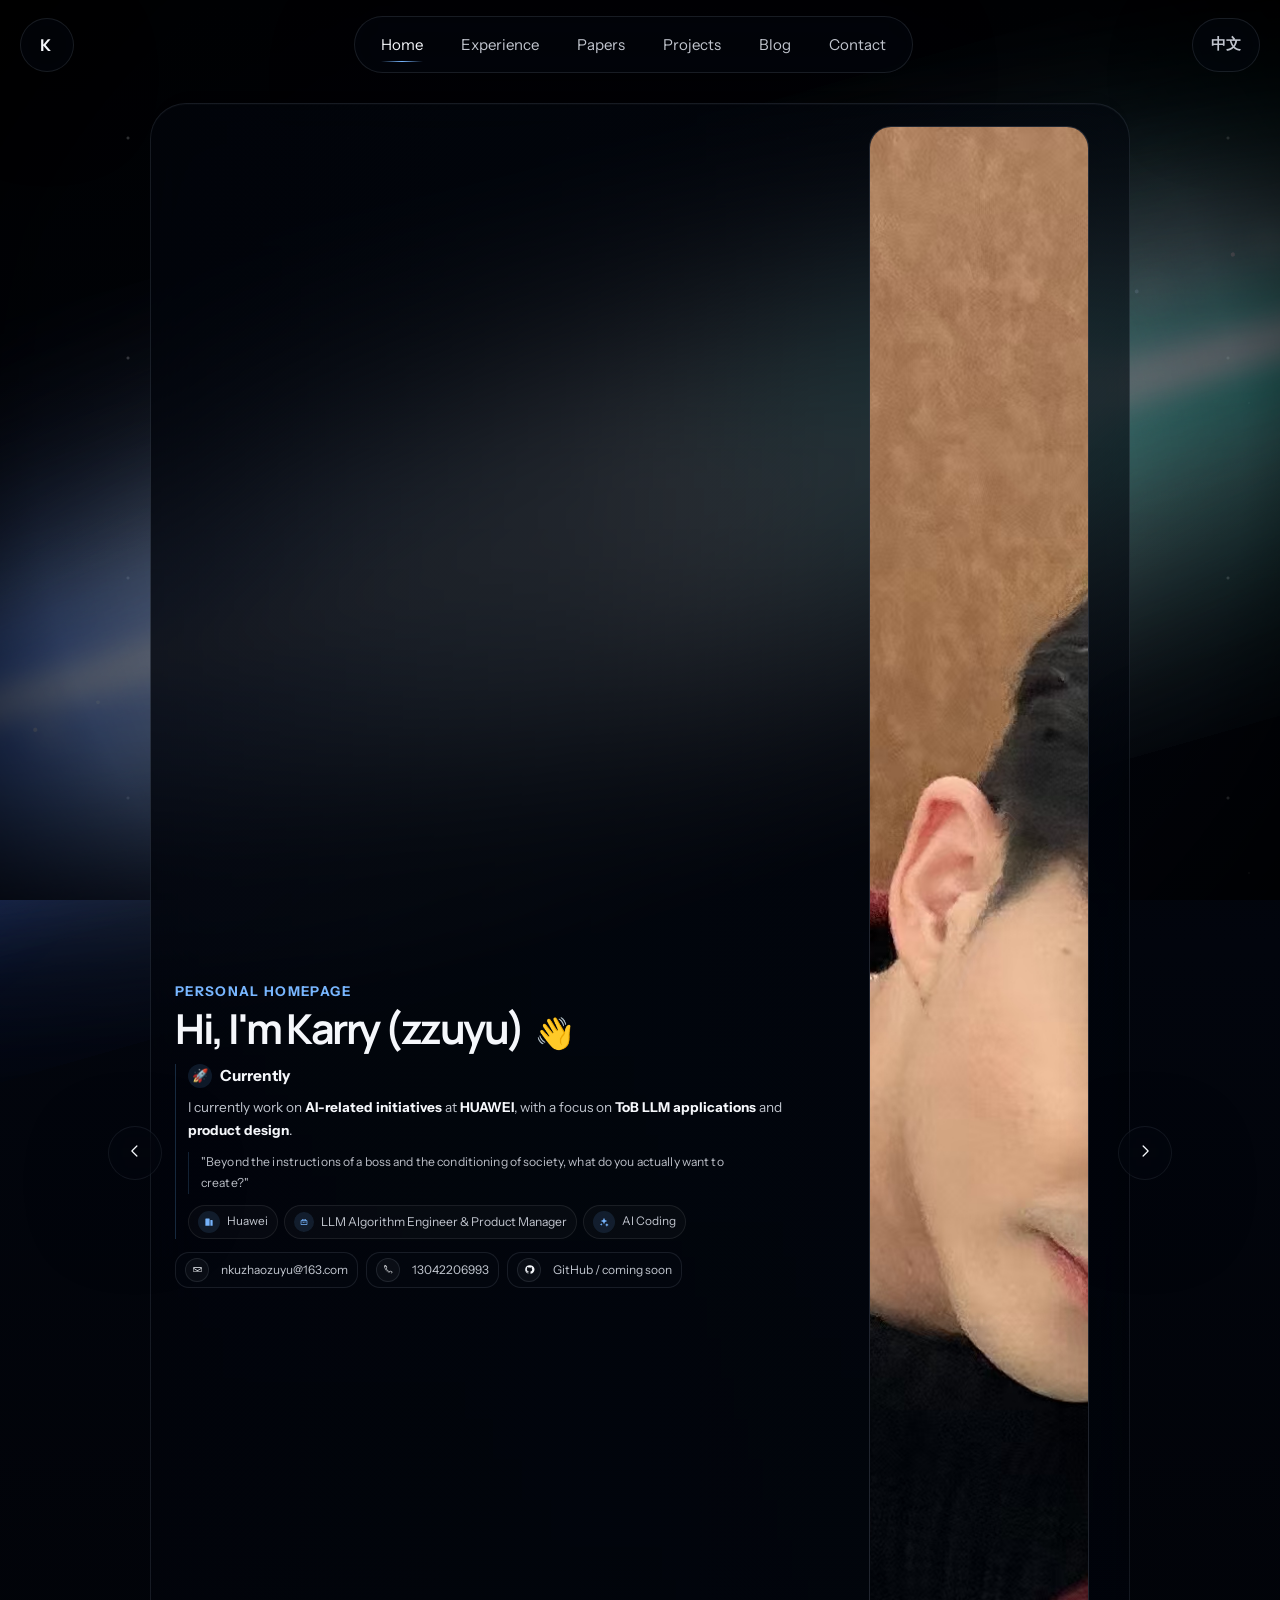
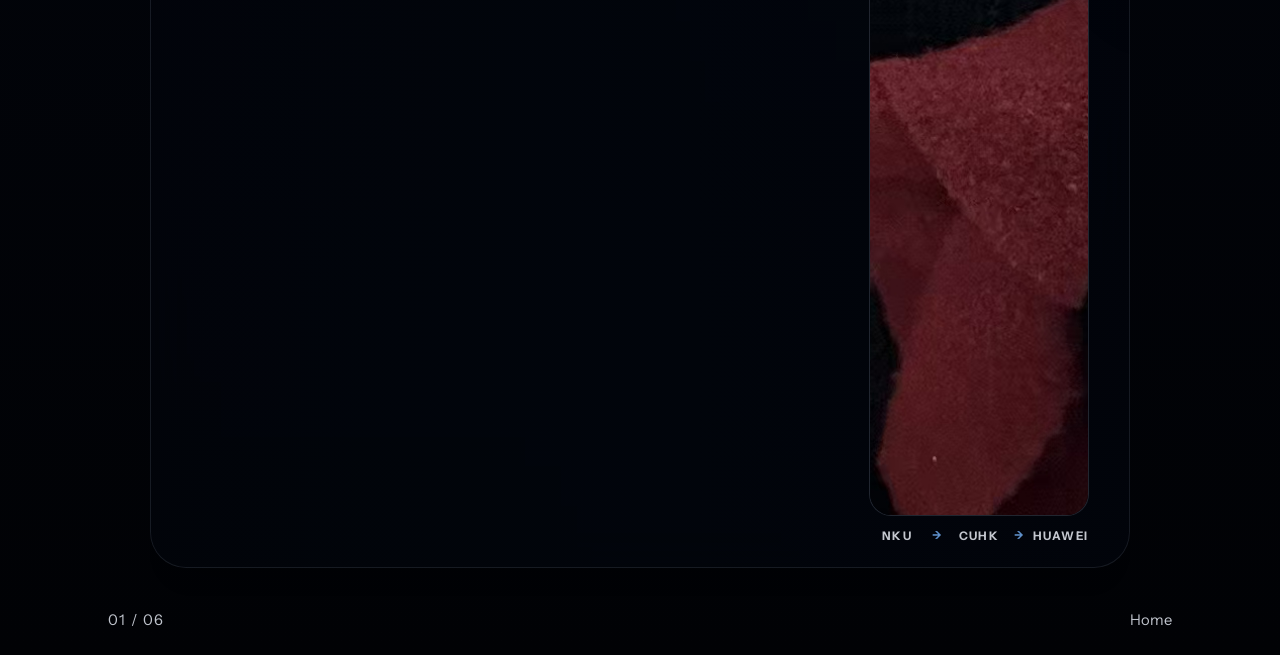
==== commit 3e95137b: "Optimize frontend assets and accessibility" ====
--- a/index.html
+++ b/index.html
@@ -165,6 +165,10 @@
                     <img
                       src="./assets/profile-photo.jpg"
                       alt="Zhaozuyu portrait"
+                      width="1236"
+                      height="1988"
+                      decoding="async"
+                      fetchpriority="high"
                       data-i18n-alt="portraitAlt"
                     />
                   </div>
@@ -198,7 +202,15 @@
                     <div class="experience-top">
                       <div class="experience-brand">
                         <span class="experience-logo" aria-hidden="true">
-                          <img class="experience-logo-image" src="./华为图标.png" alt="" />
+                          <img
+                            class="experience-logo-image"
+                            src="./assets/huawei-logo.png"
+                            alt=""
+                            width="310"
+                            height="274"
+                            loading="lazy"
+                            decoding="async"
+                          />
                         </span>
                         <div class="experience-brand-copy">
                           <h3 data-i18n="experienceCurrentOrg">Huawei ICT BG</h3>
@@ -251,7 +263,15 @@
                     <div class="experience-top">
                       <div class="experience-brand">
                         <span class="experience-logo" aria-hidden="true">
-                          <img class="experience-logo-image" src="./华为图标.png" alt="" />
+                          <img
+                            class="experience-logo-image"
+                            src="./assets/huawei-logo.png"
+                            alt=""
+                            width="310"
+                            height="274"
+                            loading="lazy"
+                            decoding="async"
+                          />
                         </span>
                         <div class="experience-brand-copy">
                           <h3 data-i18n="experiencePastOrg">Huawei ICT BG</h3>
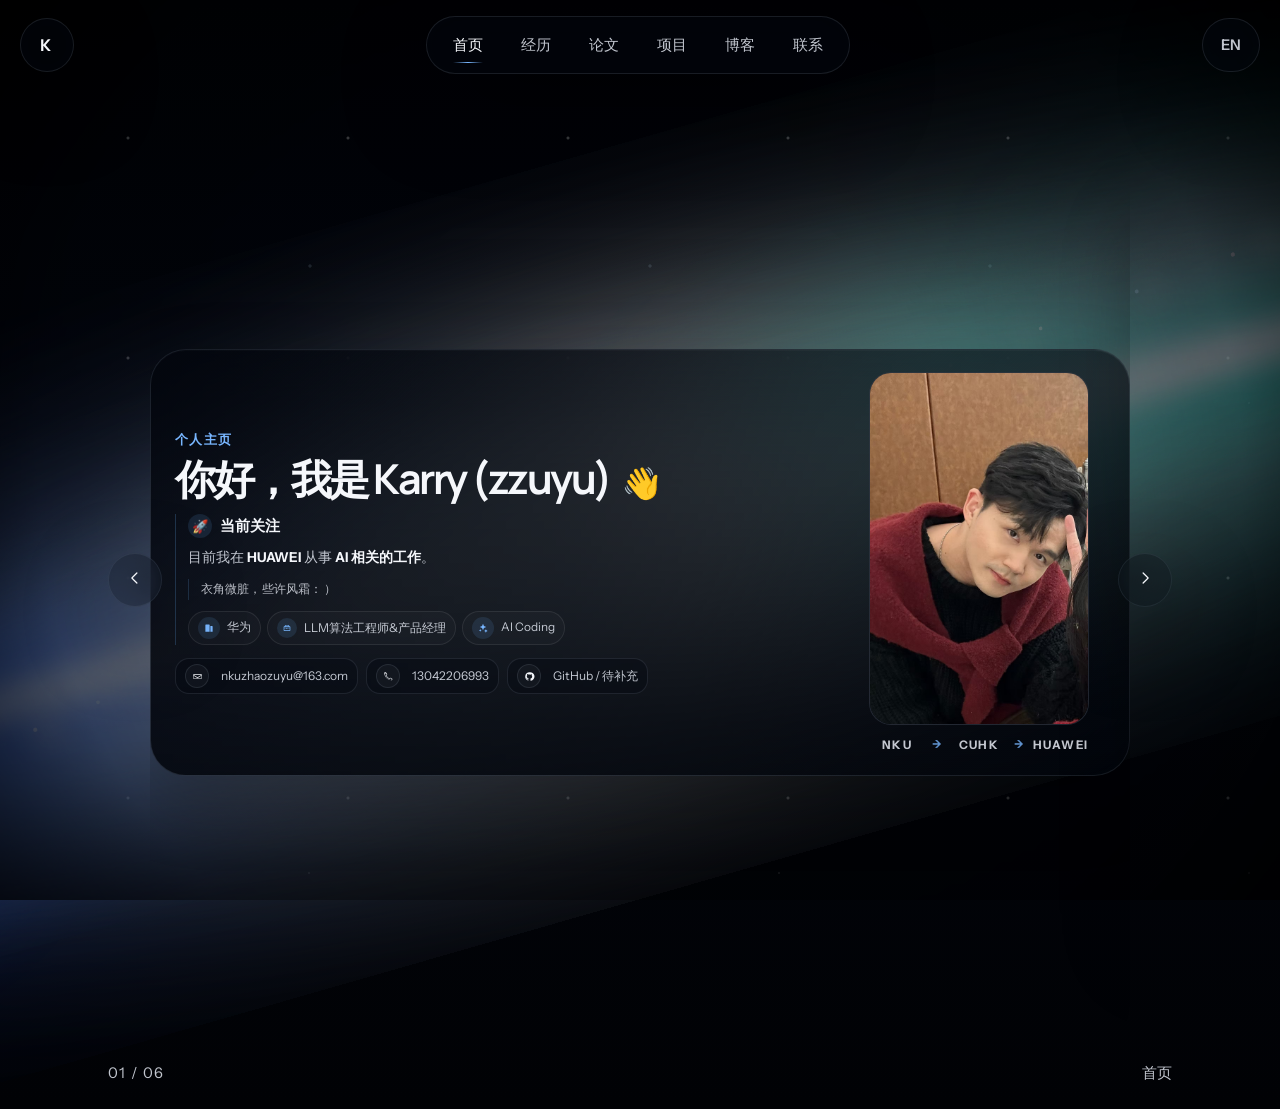
==== commit abc18e28: "Update homepage copy and image sizing" ====
--- a/index.html
+++ b/index.html
@@ -1,12 +1,12 @@
 <!DOCTYPE html>
-<html lang="en">
+<html lang="zh-CN">
   <head>
     <meta charset="UTF-8" />
     <meta name="viewport" content="width=device-width, initial-scale=1.0" />
-    <title>Karry (zzuyu) | Personal Homepage</title>
+    <title>Karry (zzuyu) | 个人主页</title>
     <meta
       name="description"
-      content="Karry (zzuyu)'s personal homepage, focused on AI Coding, selected works, and contact."
+      content="Karry (zzuyu) 的个人主页，聚焦 AI Coding、作品与联系信息。"
     />
     <link rel="preconnect" href="https://fonts.googleapis.com" />
     <link rel="preconnect" href="https://fonts.gstatic.com" crossorigin />
@@ -14,7 +14,7 @@
       href="https://fonts.googleapis.com/css2?family=Instrument+Sans:wght@400;500;600;700&family=Manrope:wght@500;600;700;800&display=swap"
       rel="stylesheet"
     />
-    <link rel="stylesheet" href="./styles.css?v=20260315-17" />
+    <link rel="stylesheet" href="./styles.css?v=20260315-18" />
   </head>
   <body style="--galaxy-ribbon-url: url('./assets/backgrounds/galaxy-ribbon.svg?v=20260313-3')">
     <div class="background-layer" aria-hidden="true"></div>
@@ -84,11 +84,10 @@
                     </p>
                     <p class="intro-text" data-i18n="introText" data-i18n-mode="html">
                       I currently work on <strong>AI-related initiatives</strong> at
-                      <strong>HUAWEI</strong>, with a focus on <strong>ToB LLM applications</strong>
-                      and <strong>product design</strong>.
+                      <strong>HUAWEI</strong>.
                     </p>
                     <p class="intro-quote" data-i18n="introQuote">
-                      “撇开老板的指令，撇开社会的规训，你到底想创造什么？”
+                      衣角微脏，些许风霜： ）
                     </p>
                     <div class="intro-tags">
                       <span class="intro-tag">
@@ -225,36 +224,35 @@
                     </div>
 
                     <p class="experience-role" data-i18n="experienceCurrentRole">
-                      AI Algorithm Engineer &amp; Maintenance AI Representative
+                      AI Product Manager
                     </p>
 
                     <ul class="experience-points">
                       <li data-i18n="experienceCurrentBullet1" data-i18n-mode="html">
-                        Mentored <strong>2 internal full-time employees</strong> and <strong>10+ external members</strong>,
-                        and led the full <strong>0→1 delivery</strong> of LLM-enabled maintenance AI capabilities,
-                        including <strong>knowledge Q&amp;A</strong> and <strong>domain agents</strong>.
+                        Represented the department in serving Huawei's maintenance business
+                        (<strong>xxx billion RMB annual revenue</strong>) and drove
+                        <strong>RAG</strong> / <strong>Agent</strong> applications from
+                        <strong>0→1</strong>.
                       </li>
 
                       <li data-i18n="experienceCurrentBullet2" data-i18n-mode="html">
-                        Stayed close to the business and identified technical problems from <strong>user value</strong>
-                        and <strong>business impact</strong>, receiving <strong>4 competitiveness awards</strong>, the
-                        internal <strong>Jiaxian Spark Pioneer</strong> recognition, and inclusion in the
-                        <strong>annual article selection</strong>.
+                        Worked deeply with <strong>sales</strong>, <strong>service</strong>, and
+                        other business stakeholders, translating frontline needs into product
+                        requirements and scenario priorities.
                       </li>
 
                       <li data-i18n="experienceCurrentBullet3" data-i18n-mode="html">
-                        Built hands-on experience in <strong>LLM applications</strong>, <strong>agent frameworks</strong>,
-                        and <strong>scaffolding design</strong>, with end-to-end delivery experience in how applications
-                        collaborate with models in real workflows.
+                        Managed a <strong>10-person delivery team</strong> (4 internal + 6 external),
+                        driving task breakdown, delivery cadence, collaboration, and acceptance.
                       </li>
                     </ul>
 
                     <div class="experience-awards">
                       <span class="experience-awards-label" data-i18n="experienceAwardsLabel">Recognition</span>
                       <div class="experience-awards-list">
-                        <span class="experience-award" data-i18n="experienceCurrentAward1">Outstanding Individual of the Year</span>
-                        <span class="experience-award" data-i18n="experienceCurrentAward2">Innovation &amp; Technology Breakthrough Award (Company)</span>
-                        <span class="experience-award" data-i18n="experienceCurrentAward3">R&amp;D Competitiveness Construction &amp; Capability Enhancement Award (ICT BG)</span>
+                        <span class="experience-award" data-i18n="experienceCurrentAward1">Maintenance AI 0→1</span>
+                        <span class="experience-award" data-i18n="experienceCurrentAward2">Cross-functional delivery</span>
+                        <span class="experience-award" data-i18n="experienceCurrentAward3">RAG / Agent productization</span>
                       </div>
                     </div>
                   </article>
@@ -291,25 +289,23 @@
 
                     <ul class="experience-points">
                       <li data-i18n="experiencePastBullet1" data-i18n-mode="html">
-                        Co-built a <strong>causal discovery algorithm</strong> based on self-supervised and contrastive
-                        learning, together with a <strong>document-level case extraction capability</strong> based on
-                        global pointers, reaching <strong>95%</strong> and <strong>81%</strong> accuracy, with
-                        <strong>four papers accepted</strong>.
+                        Abstracted business scenarios into <strong>algorithmic solutions</strong>,
+                        defining model evaluation, delivery acceptance, and online bad-case analysis.
                       </li>
 
                       <li data-i18n="experiencePastBullet2" data-i18n-mode="html">
-                        Built a <strong>causal graph</strong> from case data and landed the capability on Huawei's
-                        internal operations platform, achieving <strong>81%</strong> diagnosis accuracy and reducing
-                        annual cost by <strong>RMB 20 million</strong>.
+                        Served as Huawei's <strong>university collaboration project manager</strong>,
+                        connecting CUHK-Shenzhen, Fudan University, and CASIA on
+                        <strong>N+1 technical exploration</strong>.
                       </li>
                     </ul>
 
                     <div class="experience-awards">
                       <span class="experience-awards-label" data-i18n="experienceAwardsLabel">Recognition</span>
                       <div class="experience-awards-list">
-                        <span class="experience-award" data-i18n="experiencePastAward1">Gold Team Award</span>
-                        <span class="experience-award" data-i18n="experiencePastAward2">Outstanding New Employee</span>
-                        <span class="experience-award" data-i18n="experiencePastAward3">Technology Innovation &amp; Breakthrough Award</span>
+                        <span class="experience-award" data-i18n="experiencePastAward1">Business-to-algorithm abstraction</span>
+                        <span class="experience-award" data-i18n="experiencePastAward2">University collaboration manager</span>
+                        <span class="experience-award" data-i18n="experiencePastAward3">N+1 technical exploration</span>
                       </div>
                     </div>
                   </article>
@@ -432,18 +428,17 @@
                   <details class="project-showcase" open>
                     <summary class="project-summary">
                       <div class="project-summary-main">
-                        <span class="project-label" data-i18n="project1Label">2023 - Present</span>
-                        <h3 data-i18n="project1Title">LLM-enabled Maintenance AI Applications</h3>
+                        <span class="project-label" data-i18n="project1Label">2024.01 - 2025.12</span>
+                        <h3 data-i18n="project1Title">Huawei Service-Domain Knowledge Extraction | AI Knowledge Engineering</h3>
                       </div>
                       <span class="project-expand" data-i18n="projectExpand">View details</span>
                     </summary>
 
                     <div class="project-body">
                       <p class="project-overview" data-i18n="project1Desc" data-i18n-mode="html">
-                        Led the <strong>0→1 delivery</strong> of maintenance AI applications for
-                        <strong>ToB scenarios</strong>, including <strong>knowledge Q&amp;A</strong>
-                        and <strong>domain-agent workflows</strong>, while aligning model capability
-                        with real business needs.
+                        Built an <strong>AI knowledge-engineering</strong> product for Huawei service
+                        and maintenance scenarios, turning issue tickets, FAQs, and expert experience
+                        into reusable knowledge assets.
                       </p>
 
                       <div class="project-actions">
@@ -459,51 +454,40 @@
                         <article class="project-detail-item">
                           <span>01</span>
                           <div>
-                            <h4 data-i18n="project1Detail1Title">Context</h4>
+                            <h4 data-i18n="project1Detail1Title">Business context</h4>
                             <p data-i18n="project1Detail1Desc" data-i18n-mode="html">
-                              Maintenance scenarios involve dense domain knowledge and long workflows,
-                              making search and collaboration costly.
+                              Huawei customer maintenance is an important ICT revenue unit, while
+                              engineer case coverage and fault-tree accumulation remain low.
                             </p>
                           </div>
                         </article>
                         <article class="project-detail-item">
                           <span>02</span>
                           <div>
-                            <h4 data-i18n="project1Detail2Title">What I built</h4>
+                            <h4 data-i18n="project1Detail2Title">Technical solution</h4>
                             <p data-i18n="project1Detail2Desc" data-i18n-mode="html">
-                              Designed and delivered <strong>knowledge Q&amp;A</strong>,
-                              <strong>domain-agent workflows</strong>, and supporting product flows.
+                              Defined issue-ticket preprocessing and combined <strong>domain models +
+                              general models</strong> with multi-stage extraction and merge validation.
                             </p>
                           </div>
                         </article>
                         <article class="project-detail-item">
                           <span>03</span>
                           <div>
-                            <h4 data-i18n="project1Detail3Title">How it worked</h4>
+                            <h4 data-i18n="project1Detail3Title">Evaluation &amp; feedback</h4>
                             <p data-i18n="project1Detail3Desc" data-i18n-mode="html">
-                              Focused on <strong>LLM application architecture</strong>,
-                              <strong>workflow orchestration</strong>, and the way products collaborate
-                              with models in real business systems.
+                              Built layered metrics for extraction accuracy, quality, case increment,
+                              and manpower reduction, with online bad cases and expert feedback.
                             </p>
                           </div>
                         </article>
                         <article class="project-detail-item">
                           <span>04</span>
                           <div>
-                            <h4 data-i18n="project1Detail4Title">Outcome</h4>
+                            <h4 data-i18n="project1Detail4Title">Business impact</h4>
                             <p data-i18n="project1Detail4Desc" data-i18n-mode="html">
-                              Completed the <strong>0→1 landing process</strong> while mentoring
-                              internal and external collaborators around the buildout.
-                            </p>
-                          </div>
-                        </article>
-                        <article class="project-detail-item">
-                          <span>05</span>
-                          <div>
-                            <h4 data-i18n="project1Detail5Title">Demo</h4>
-                            <p data-i18n="project1Detail5Desc" data-i18n-mode="html">
-                              Reserved for a short walkthrough video showing the workflow,
-                              interface, and reasoning path.
+                              Shifted case production from human writing to human review, improving
+                              efficiency and creating reusable service-domain AI assets.
                             </p>
                           </div>
                         </article>
@@ -514,17 +498,17 @@
                   <details class="project-showcase">
                     <summary class="project-summary">
                       <div class="project-summary-main">
-                        <span class="project-label" data-i18n="project2Label">2021 - 2023</span>
-                        <h3 data-i18n="project2Title">Causal Graph for Operations Diagnosis</h3>
+                        <span class="project-label" data-i18n="project2Label">2024.03 - Present</span>
+                        <h3 data-i18n="project2Title">ICT Domain Knowledge Q&amp;A | RAG, Deep Research</h3>
                       </div>
                       <span class="project-expand" data-i18n="projectExpand">View details</span>
                     </summary>
 
                     <div class="project-body">
                       <p class="project-overview" data-i18n="project2Desc" data-i18n-mode="html">
-                        Built a <strong>causal graph</strong> from case data and deployed it on
-                        Huawei's internal operations platform, improving diagnosis precision and
-                        turning research into measurable operational value.
+                        Productized a <strong>RAG + Deep Research</strong> knowledge assistant for
+                        ICT maintenance scenarios, supporting knowledge retrieval, issue handling,
+                        and experience reuse.
                       </p>
 
                       <div class="project-actions">
@@ -540,50 +524,41 @@
                         <article class="project-detail-item">
                           <span>01</span>
                           <div>
-                            <h4 data-i18n="project2Detail1Title">Context</h4>
+                            <h4 data-i18n="project2Detail1Title">Business context</h4>
                             <p data-i18n="project2Detail1Desc" data-i18n-mode="html">
-                              Case knowledge was difficult to reuse, and diagnosis often depended on
-                              expert experience.
+                              Q&amp;A-style knowledge access is high frequency, but entry points are
+                              scattered and traditional FAQ systems are not intelligent enough.
                             </p>
                           </div>
                         </article>
                         <article class="project-detail-item">
                           <span>02</span>
                           <div>
-                            <h4 data-i18n="project2Detail2Title">What I built</h4>
+                            <h4 data-i18n="project2Detail2Title">Technical solution</h4>
                             <p data-i18n="project2Detail2Desc" data-i18n-mode="html">
-                              Structured case data into a <strong>causal graph</strong> and pushed
-                              the capability into an internal operations workflow.
+                              Combined intent-aware recall, <strong>BM25 + vector retrieval</strong>,
+                              URL/image placeholders, and <strong>CO-STAR prompt</strong> design.
                             </p>
                           </div>
                         </article>
                         <article class="project-detail-item">
                           <span>03</span>
                           <div>
-                            <h4 data-i18n="project2Detail3Title">Method</h4>
+                            <h4 data-i18n="project2Detail3Title">Evaluation &amp; feedback</h4>
                             <p data-i18n="project2Detail3Desc" data-i18n-mode="html">
-                              Connected case mining, relation construction, and graph-based reasoning
-                              into a usable diagnosis path.
+                              Defined metrics for intent, retrieval, answer accuracy, deflection, and
+                              UX; used logs to locate bad cases within minutes.
                             </p>
                           </div>
                         </article>
                         <article class="project-detail-item">
                           <span>04</span>
                           <div>
-                            <h4 data-i18n="project2Detail4Title">Outcome</h4>
+                            <h4 data-i18n="project2Detail4Title">Business impact</h4>
                             <p data-i18n="project2Detail4Desc" data-i18n-mode="html">
-                              Reached <strong>81% diagnosis accuracy</strong> and reduced annual cost
-                              by <strong>RMB 20 million</strong>.
-                            </p>
-                          </div>
-                        </article>
-                        <article class="project-detail-item">
-                          <span>05</span>
-                          <div>
-                            <h4 data-i18n="project2Detail5Title">Demo</h4>
-                            <p data-i18n="project2Detail5Desc" data-i18n-mode="html">
-                              Reserved for a demo showing the graph structure, diagnosis path, and
-                              internal workflow.
+                              Reached <strong>100k/month</strong> partner MAU, <strong>7k/month</strong>
+                              internal MAU, <strong>59%</strong> partner deflection, and
+                              <strong>50%</strong> ticket-assisted resolution.
                             </p>
                           </div>
                         </article>
@@ -594,83 +569,67 @@
                   <details class="project-showcase">
                     <summary class="project-summary">
                       <div class="project-summary-main">
-                        <span class="project-label" data-i18n="project3Label">2021 - 2023</span>
-                        <h3 data-i18n="project3Title">Document-level Extraction & Causal Discovery</h3>
+                        <span class="project-label" data-i18n="project3Label">2025.01 - Present</span>
+                        <h3 data-i18n="project3Title">Network Risk Identification Assistant | AI Agent</h3>
                       </div>
                       <span class="project-expand" data-i18n="projectExpand">View details</span>
                     </summary>
 
                     <div class="project-body">
                       <p class="project-overview" data-i18n="project3Desc" data-i18n-mode="html">
-                        Co-built document-level extraction and causal discovery capabilities with
-                        academic collaborators, connecting applied NLP research with production-oriented
-                        problem solving.
+                        Built a <strong>network risk identification Agent</strong> for proactive
+                        customer-network risk management, combining LLM capabilities with network
+                        digital twins.
                       </p>
 
                       <div class="project-actions">
                         <span class="project-action is-placeholder" data-i18n="projectVideoPlaceholder">
                           Video demo / coming soon
                         </span>
-                        <a
-                          class="project-action"
-                          href="https://aclanthology.org/people/zuyu-zhao/"
-                          target="_blank"
-                          rel="noreferrer noopener"
-                          data-i18n="projectPaperLink"
-                        >
-                          Papers / ACL
-                        </a>
+                        <span class="project-action is-placeholder" data-i18n="projectRepoPlaceholder">
+                          GitHub / private for now
+                        </span>
                       </div>
 
                       <div class="project-detail-list">
                         <article class="project-detail-item">
                           <span>01</span>
                           <div>
-                            <h4 data-i18n="project3Detail1Title">Context</h4>
+                            <h4 data-i18n="project3Detail1Title">Business context</h4>
                             <p data-i18n="project3Detail1Desc" data-i18n-mode="html">
-                              Long-form case documents needed to be converted into structured signals
-                              for downstream reasoning and diagnosis.
+                              Maintenance is shifting from reactive issue handling to proactive risk
+                              management, while traditional expert-rule solutions have low coverage.
                             </p>
                           </div>
                         </article>
                         <article class="project-detail-item">
                           <span>02</span>
                           <div>
-                            <h4 data-i18n="project3Detail2Title">What I built</h4>
+                            <h4 data-i18n="project3Detail2Title">Technical solution</h4>
                             <p data-i18n="project3Detail2Desc" data-i18n-mode="html">
-                              Worked on <strong>document-level case extraction</strong> and
-                              <strong>causal discovery</strong> together with university partners.
+                              Built an <strong>LLM + network digital twin</strong> Agent and decomposed
+                              expert risk investigation into tool calling, reasoning, validation, and explanation.
                             </p>
                           </div>
                         </article>
                         <article class="project-detail-item">
                           <span>03</span>
                           <div>
-                            <h4 data-i18n="project3Detail3Title">Method</h4>
+                            <h4 data-i18n="project3Detail3Title">Evaluation &amp; feedback</h4>
                             <p data-i18n="project3Detail3Desc" data-i18n-mode="html">
-                              Combined <strong>global pointer</strong>,
-                              <strong>self-supervised learning</strong>, and
-                              <strong>contrastive learning</strong> for applied NLP tasks.
+                              Defined an offline Agent risk benchmark and used online logs to attribute
+                              Skill, Harness, and model-side issues.
                             </p>
                           </div>
                         </article>
                         <article class="project-detail-item">
                           <span>04</span>
                           <div>
-                            <h4 data-i18n="project3Detail4Title">Outcome</h4>
+                            <h4 data-i18n="project3Detail4Title">Business impact</h4>
                             <p data-i18n="project3Detail4Desc" data-i18n-mode="html">
-                              Reached <strong>95%</strong> and <strong>81%</strong> accuracy on key
-                              tasks and contributed to <strong>four accepted papers</strong>.
-                            </p>
-                          </div>
-                        </article>
-                        <article class="project-detail-item">
-                          <span>05</span>
-                          <div>
-                            <h4 data-i18n="project3Detail5Title">Demo</h4>
-                            <p data-i18n="project3Detail5Desc" data-i18n-mode="html">
-                              Reserved for a short explanation video linking the research pipeline to
-                              the actual business problem.
+                              Increased risk-identification volume by <strong>10×</strong>, improved
+                              deep-risk ratio by <strong>80%</strong>, and reduced customer network
+                              incident rate by <strong>12%</strong>.
                             </p>
                           </div>
                         </article>
@@ -803,6 +762,6 @@
       </main>
     </div>
 
-    <script src="./script.js?v=20260313-6"></script>
+    <script src="./script.js?v=20260508-1"></script>
   </body>
 </html>
--- a/styles.css
+++ b/styles.css
@@ -633,10 +633,10 @@
 
 .portrait-card img {
   width: 100%;
-  aspect-ratio: 0.84;
-  object-fit: cover;
-  object-position: center 18%;
-  transform: scale(1.01);
+  height: auto;
+  aspect-ratio: 1236 / 1988;
+  object-fit: contain;
+  object-position: center top;
   transition: transform 520ms ease;
 }
 
@@ -734,11 +734,10 @@
 }
 
 .experience-logo-image {
-  width: 100%;
-  height: 100%;
-  object-fit: cover;
-  object-position: center top;
-  transform: scale(1.1);
+  width: 78%;
+  height: 78%;
+  object-fit: contain;
+  object-position: center;
 }
 
 .experience-brand-copy {
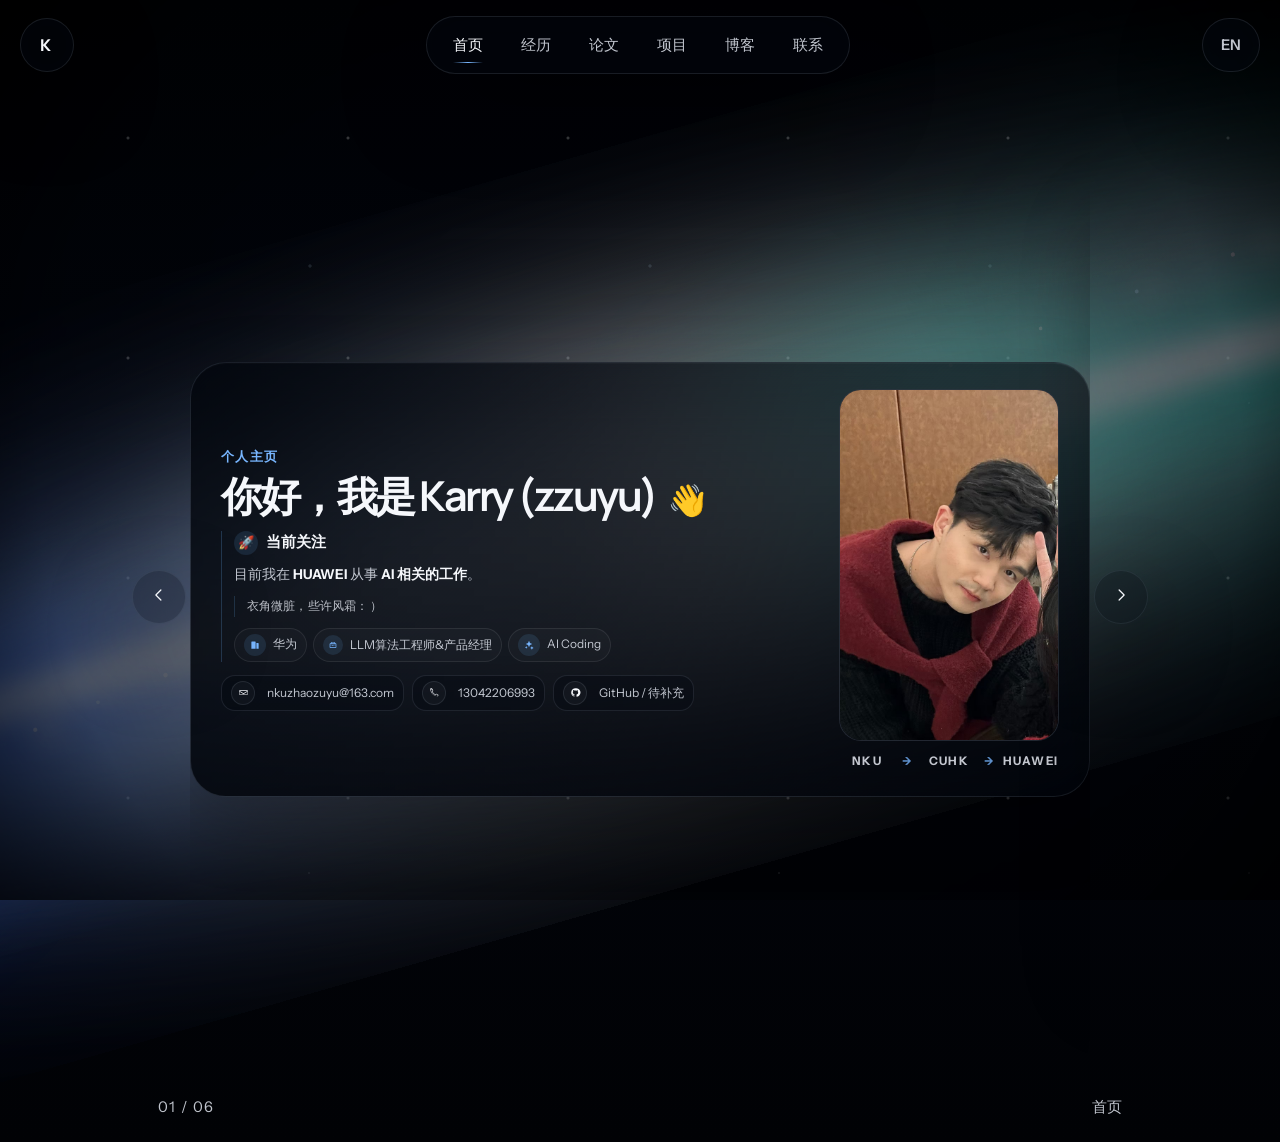
==== commit ba7a7140: "Tighten hero layout and add motion" ====
--- a/index.html
+++ b/index.html
@@ -14,7 +14,7 @@
       href="https://fonts.googleapis.com/css2?family=Instrument+Sans:wght@400;500;600;700&family=Manrope:wght@500;600;700;800&display=swap"
       rel="stylesheet"
     />
-    <link rel="stylesheet" href="./styles.css?v=20260315-18" />
+    <link rel="stylesheet" href="./styles.css?v=20260508-2" />
   </head>
   <body style="--galaxy-ribbon-url: url('./assets/backgrounds/galaxy-ribbon.svg?v=20260313-3')">
     <div class="background-layer" aria-hidden="true"></div>
--- a/styles.css
+++ b/styles.css
@@ -271,12 +271,12 @@
   display: grid;
   align-items: center;
   padding: 18px 0 0;
-  width: min(100%, 1080px);
+  width: min(calc(100% - 72px), 980px);
   margin: 0 auto;
 }
 
 .slider-stage {
-  width: min(100%, 980px);
+  width: min(100%, 900px);
   margin: 0 auto;
   overflow: hidden;
   border-radius: 42px;
@@ -310,15 +310,15 @@
     0 24px 68px rgba(0, 0, 0, 0.26),
     inset 0 1px 0 rgba(255, 255, 255, 0.03);
   backdrop-filter: blur(26px);
-  padding: 22px 24px;
+  padding: 26px 30px;
   overflow: hidden;
 }
 
 .intro-panel {
   position: relative;
   display: grid;
-  grid-template-columns: minmax(0, 1fr) 236px;
-  gap: 22px;
+  grid-template-columns: minmax(0, 1fr) 220px;
+  gap: 18px;
 }
 
 .intro-panel::before {
@@ -332,6 +332,7 @@
   opacity: 0.12;
   content: "";
   pointer-events: none;
+  animation: introAura 8s ease-in-out infinite alternate;
 }
 
 .intro-panel::after {
@@ -515,6 +516,25 @@
   color: var(--muted);
   font-size: 0.74rem;
   line-height: 1;
+  transition: transform 220ms ease, border-color 220ms ease, background-color 220ms ease;
+}
+
+.slide.is-active .intro-tag {
+  animation: tagSettle 520ms ease both;
+}
+
+.slide.is-active .intro-tag:nth-child(2) {
+  animation-delay: 70ms;
+}
+
+.slide.is-active .intro-tag:nth-child(3) {
+  animation-delay: 140ms;
+}
+
+.intro-tag:hover {
+  transform: translateY(-2px);
+  border-color: rgba(132, 188, 255, 0.22);
+  background: rgba(120, 182, 255, 0.06);
 }
 
 .intro-tag-icon {
@@ -622,13 +642,26 @@
 }
 
 .portrait-card {
+  position: relative;
   width: min(100%, 220px);
   margin-left: 0;
   overflow: hidden;
   border: 1px solid rgba(210, 226, 255, 0.14);
   border-radius: 22px;
   background: rgba(5, 10, 18, 0.62);
+  animation: portraitDrift 7s ease-in-out infinite;
   transition: transform 320ms ease, border-color 220ms ease, box-shadow 220ms ease;
+}
+
+.portrait-card::after {
+  position: absolute;
+  inset: 0;
+  background: linear-gradient(115deg, transparent 4%, rgba(255, 255, 255, 0.08) 18%, transparent 32%);
+  content: "";
+  opacity: 0;
+  pointer-events: none;
+  transform: translateX(-120%);
+  animation: portraitSheen 6.5s ease-in-out infinite;
 }
 
 .portrait-card img {
@@ -1461,11 +1494,11 @@
 }
 
 .slide-arrow-left {
-  left: 8px;
+  left: -18px;
 }
 
 .slide-arrow-right {
-  right: 8px;
+  right: -18px;
 }
 
 .slide-arrow:hover {
@@ -1612,6 +1645,59 @@
 
   50% {
     transform: rotate(0deg);
+  }
+}
+
+@keyframes introAura {
+  0% {
+    transform: translate3d(0, 0, 0) scale(0.96);
+    opacity: 0.1;
+  }
+
+  100% {
+    transform: translate3d(-18px, 14px, 0) scale(1.08);
+    opacity: 0.18;
+  }
+}
+
+@keyframes tagSettle {
+  0% {
+    transform: translateY(8px);
+    opacity: 0;
+  }
+
+  100% {
+    transform: translateY(0);
+    opacity: 1;
+  }
+}
+
+@keyframes portraitDrift {
+  0%,
+  100% {
+    transform: translateY(0);
+  }
+
+  50% {
+    transform: translateY(-5px);
+  }
+}
+
+@keyframes portraitSheen {
+  0%,
+  42% {
+    opacity: 0;
+    transform: translateX(-120%);
+  }
+
+  52% {
+    opacity: 0.55;
+  }
+
+  68%,
+  100% {
+    opacity: 0;
+    transform: translateX(120%);
   }
 }
 
@@ -1849,6 +1935,10 @@
   .background-layer::after,
   .background-ribbon::before,
   .background-ribbon::after,
+  .intro-panel::before,
+  .intro-tag,
+  .portrait-card,
+  .portrait-card::after,
   .intro-panel h1 {
     animation: none;
   }
@@ -1858,6 +1948,7 @@
   .contact-card,
   .project-card,
   .portrait-card,
+  .portrait-card::after,
   .portrait-card img,
   .slide-arrow,
   .site-mark,
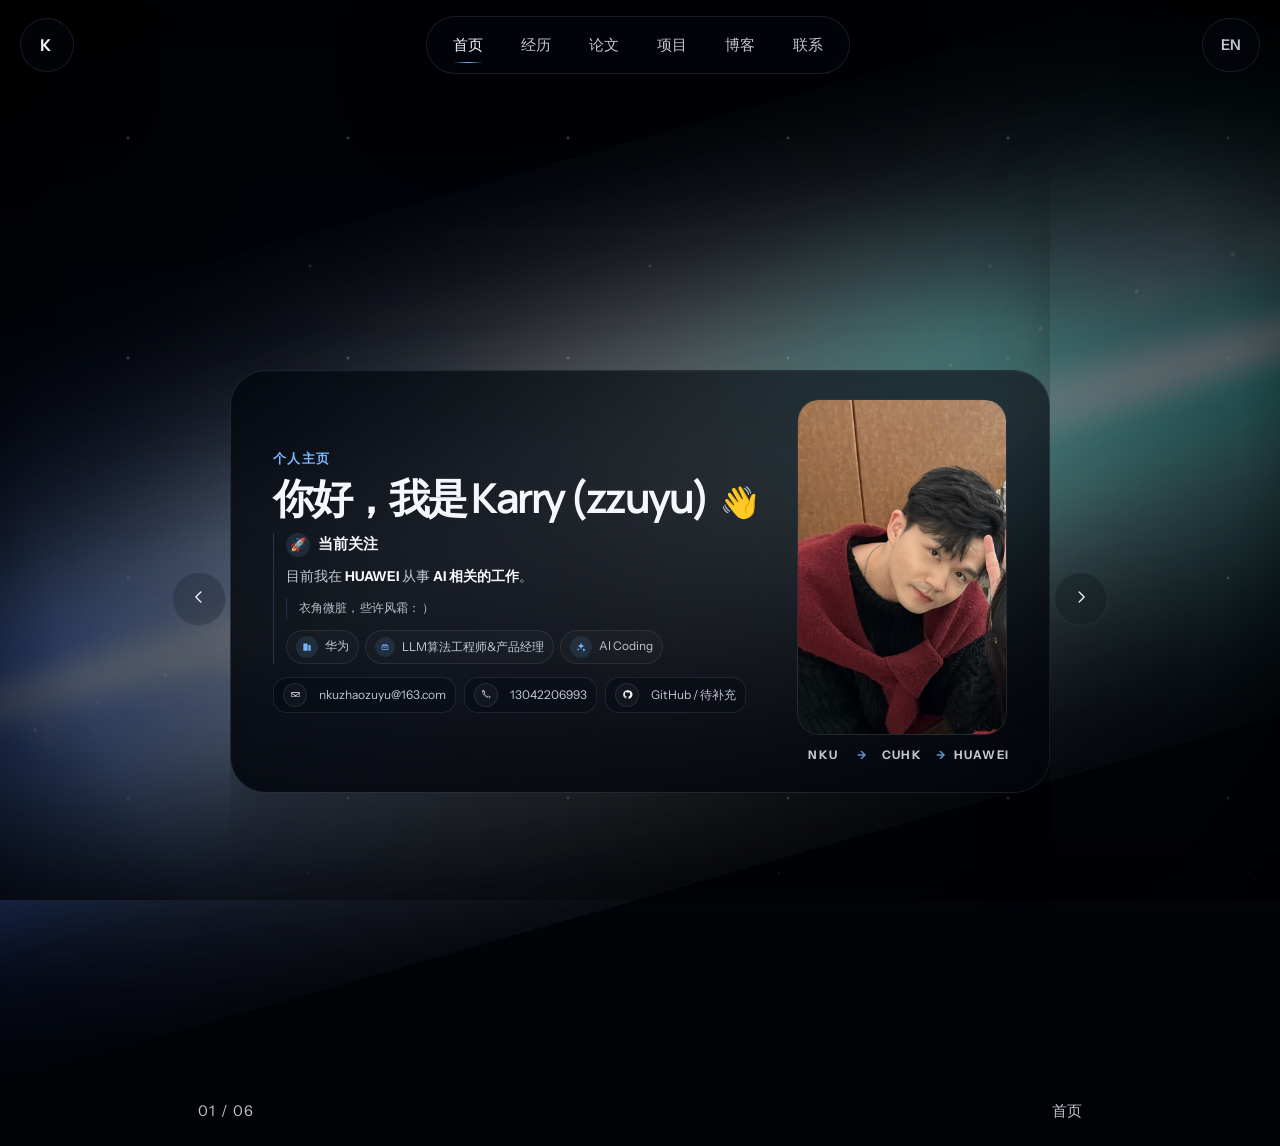
==== commit f9f2a053: "Make hero layout more compact" ====
--- a/index.html
+++ b/index.html
@@ -14,7 +14,7 @@
       href="https://fonts.googleapis.com/css2?family=Instrument+Sans:wght@400;500;600;700&family=Manrope:wght@500;600;700;800&display=swap"
       rel="stylesheet"
     />
-    <link rel="stylesheet" href="./styles.css?v=20260508-2" />
+    <link rel="stylesheet" href="./styles.css?v=20260508-3" />
   </head>
   <body style="--galaxy-ribbon-url: url('./assets/backgrounds/galaxy-ribbon.svg?v=20260313-3')">
     <div class="background-layer" aria-hidden="true"></div>
--- a/styles.css
+++ b/styles.css
@@ -271,12 +271,12 @@
   display: grid;
   align-items: center;
   padding: 18px 0 0;
-  width: min(calc(100% - 72px), 980px);
+  width: min(calc(100% - 96px), 900px);
   margin: 0 auto;
 }
 
 .slider-stage {
-  width: min(100%, 900px);
+  width: min(100%, 820px);
   margin: 0 auto;
   overflow: hidden;
   border-radius: 42px;
@@ -310,15 +310,16 @@
     0 24px 68px rgba(0, 0, 0, 0.26),
     inset 0 1px 0 rgba(255, 255, 255, 0.03);
   backdrop-filter: blur(26px);
-  padding: 26px 30px;
+  padding: 28px 42px;
   overflow: hidden;
 }
 
 .intro-panel {
   position: relative;
   display: grid;
-  grid-template-columns: minmax(0, 1fr) 220px;
-  gap: 18px;
+  grid-template-columns: minmax(0, 500px) 210px;
+  justify-content: center;
+  gap: 28px;
 }
 
 .intro-panel::before {
